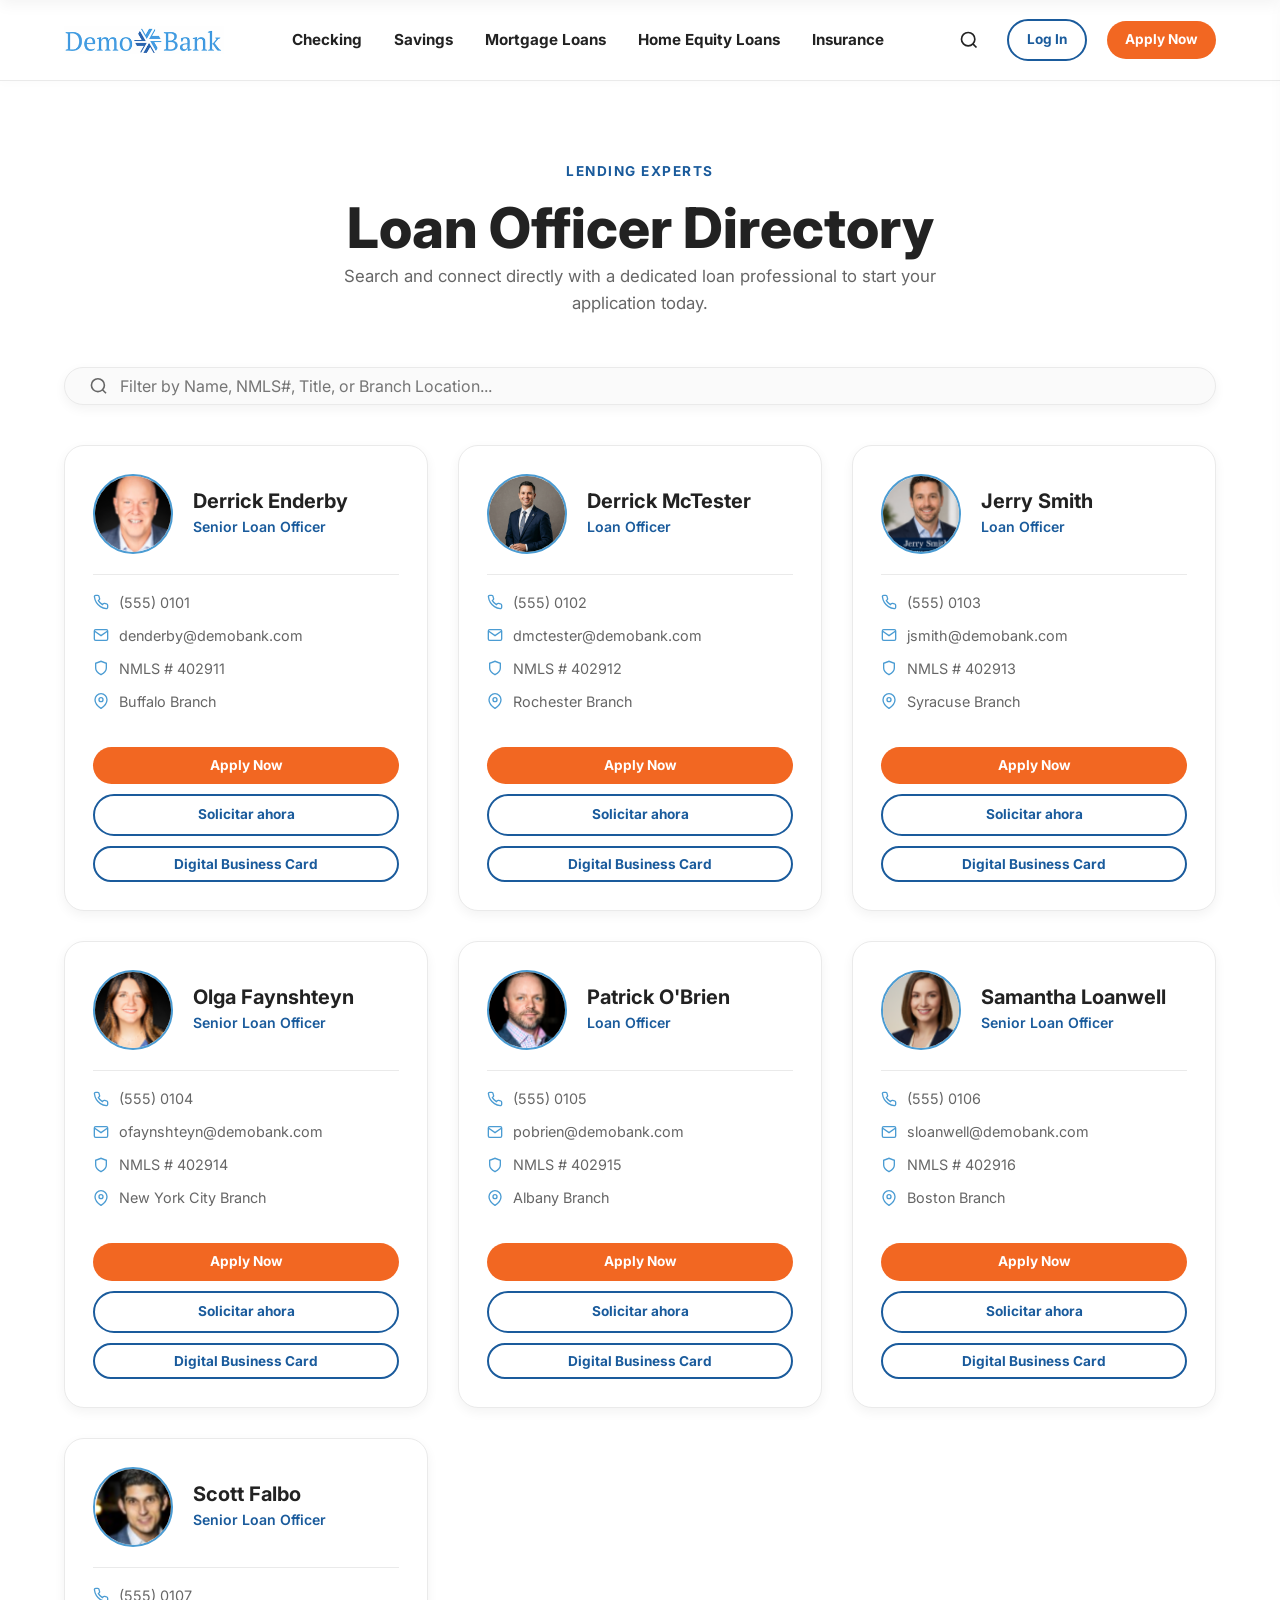
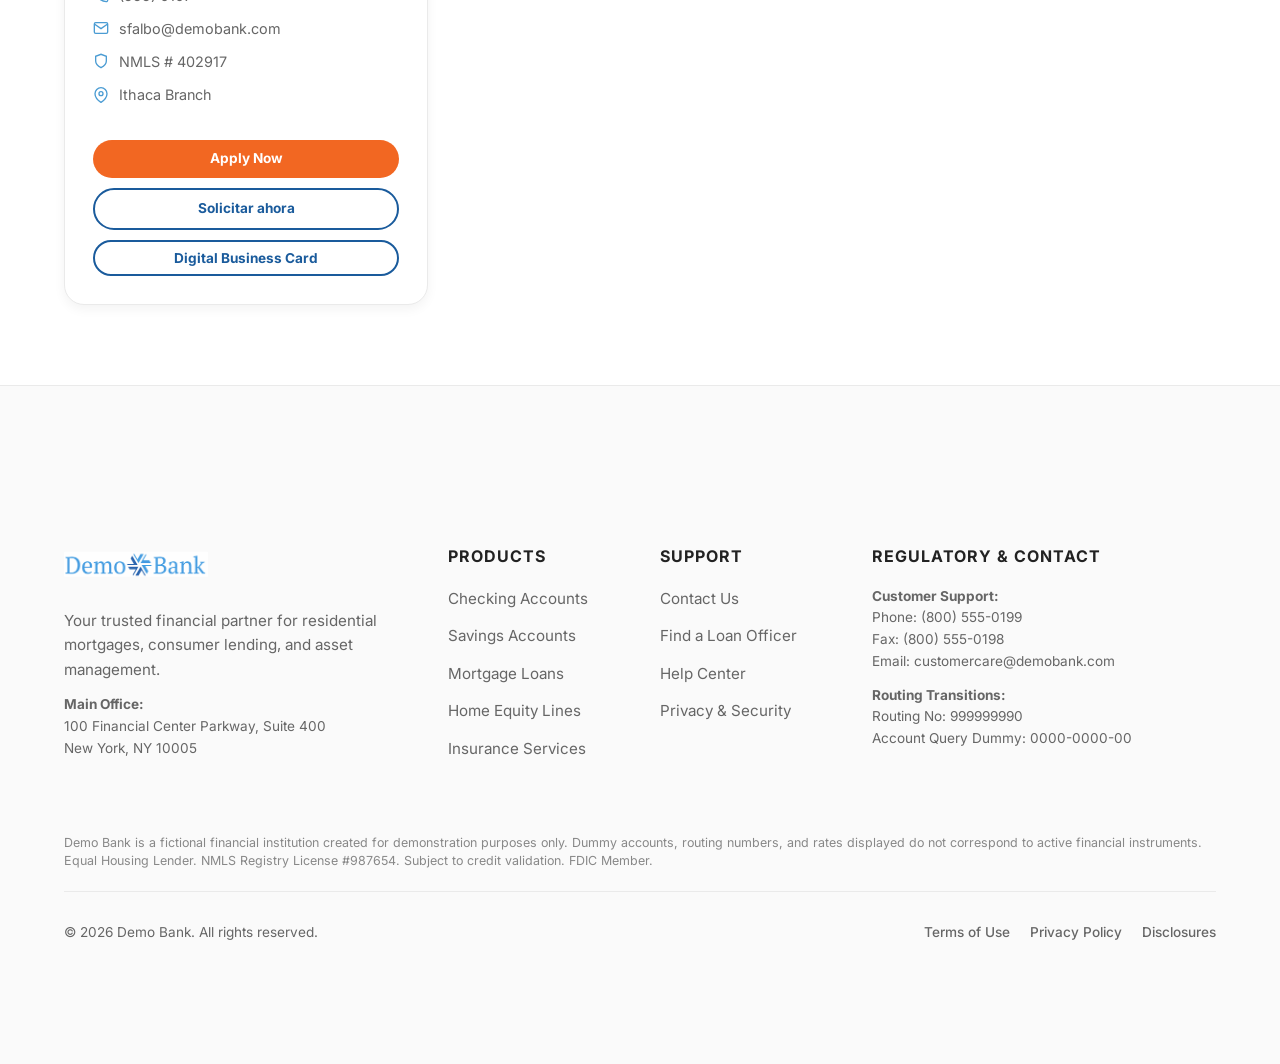
==== directory.html @ a5c83417 "Initial commit of Demo Bank web application" ====
<!DOCTYPE html>
<html lang="en">
<head>
  <meta charset="UTF-8">
  <meta name="viewport" content="width=device-width, initial-scale=1.0">
  <meta name="description" content="Connect with Demo Bank's home lending experts. Filter by name or NMLS number and apply directly with your chosen Loan Officer.">
  <title>Loan Officer Directory | Demo Bank</title>
  <link rel="stylesheet" href="style.css">
</head>
<body>

  <!-- Sticky Header -->
  <header>
    <div class="nav-container">
      <a href="index.html" class="logo-link" id="header-logo-link">
        <img src="logo.png" alt="Demo Bank Logo" class="logo-img">
      </a>
      
      <nav aria-label="Main Navigation">
        <ul class="nav-menu">
          <li><a href="#" class="nav-link">Checking</a></li>
          <li><a href="#" class="nav-link">Savings</a></li>
          <li><a href="mortgage.html" class="nav-link">Mortgage Loans</a></li>
          <li><a href="equity.html" class="nav-link">Home Equity Loans</a></li>
          <li><a href="#" class="nav-link">Insurance</a></li>
        </ul>
      </nav>

      <div class="nav-actions">
        <button class="search-btn" aria-label="Search" id="nav-search-trigger">
          <svg width="20" height="20" fill="none" stroke="currentColor" stroke-width="2" viewBox="0 0 24 24">
            <circle cx="11" cy="11" r="8"></circle>
            <line x1="21" y1="21" x2="16.65" y2="16.65"></line>
          </svg>
        </button>
        <a href="#" class="btn btn-secondary btn-sm" id="btn-login-header">Log In</a>
        <a href="https://dev.lenderlogix.com/apply-now/DemoBank&application=STANDARD" class="btn btn-primary btn-sm" id="btn-apply-header">Apply Now</a>
      </div>

      <button class="menu-toggle" aria-label="Open Navigation Menu" id="mobile-menu-trigger">
        <svg width="28" height="28" fill="none" stroke="currentColor" stroke-width="2" viewBox="0 0 24 24">
          <line x1="4" y1="6" x2="20" y2="6"></line>
          <line x1="4" y1="12" x2="20" y2="12"></line>
          <line x1="4" y1="18" x2="20" y2="18"></line>
        </svg>
      </button>
    </div>
  </header>

  <!-- Mobile Drawer Menu -->
  <div class="mobile-nav-drawer" id="mobile-drawer">
    <button class="mobile-nav-close" aria-label="Close Navigation Menu" id="mobile-menu-close">
      <svg width="24" height="24" fill="none" stroke="currentColor" stroke-width="2" viewBox="0 0 24 24">
        <line x1="18" y1="6" x2="6" y2="18"></line>
        <line x1="6" y1="6" x2="18" y2="18"></line>
      </svg>
    </button>
    <ul class="mobile-menu">
      <li><a href="#" class="mobile-nav-link">Checking</a></li>
      <li><a href="#" class="mobile-nav-link">Savings</a></li>
      <li><a href="mortgage.html" class="mobile-nav-link">Mortgage Loans</a></li>
      <li><a href="equity.html" class="mobile-nav-link">Home Equity Loans</a></li>
      <li><a href="#" class="mobile-nav-link">Insurance</a></li>
    </ul>
    <div class="mobile-actions">
      <a href="#" class="btn btn-secondary" style="width: 100%;">Log In</a>
      <a href="https://dev.lenderlogix.com/apply-now/DemoBank&application=STANDARD" class="btn btn-primary" style="width: 100%;">Apply Now</a>
    </div>
  </div>

  <!-- Search Overlay Modal -->
  <div class="search-modal" id="search-overlay">
    <div class="search-modal-container">
      <svg width="24" height="24" fill="none" stroke="currentColor" stroke-width="2" viewBox="0 0 24 24" style="color: var(--text-secondary)">
        <circle cx="11" cy="11" r="8"></circle>
        <line x1="21" y1="21" x2="16.65" y2="16.65"></line>
      </svg>
      <input type="text" placeholder="Search Demo Bank services..." class="search-input" aria-label="Search Input" id="search-input-field">
      <button class="search-close-btn" aria-label="Close Search" id="search-close-trigger">
        <svg width="24" height="24" fill="none" stroke="currentColor" stroke-width="2" viewBox="0 0 24 24">
          <line x1="18" y1="6" x2="6" y2="18"></line>
          <line x1="6" y1="6" x2="18" y2="18"></line>
        </svg>
      </button>
    </div>
  </div>

  <div class="backdrop" id="backdrop-overlay"></div>

  <!-- Directory Main Section -->
  <main class="container">
    <div class="text-center" style="margin-bottom: 50px;">
      <span class="section-tag">LENDING EXPERTS</span>
      <h1>Loan Officer Directory</h1>
      <p style="max-width: 600px; margin: 0 auto;">Search and connect directly with a dedicated loan professional to start your application today.</p>
    </div>

    <!-- Filter/Search Bar -->
    <div class="filter-bar">
      <div class="filter-input-wrap">
        <svg width="20" height="20" fill="none" stroke="currentColor" stroke-width="2" viewBox="0 0 24 24">
          <circle cx="11" cy="11" r="8"></circle>
          <line x1="21" y1="21" x2="16.65" y2="16.65"></line>
        </svg>
        <input type="text" id="lo-search-input" class="filter-input" placeholder="Filter by Name, NMLS#, Title, or Branch Location...">
      </div>
    </div>

    <!-- Loan Officers Cards Grid -->
    <div class="lo-grid" id="lo-grid-container">
      
      <!-- LO 1 -->
      <div class="lo-card" data-name="Derrick Enderby" data-title="Senior Loan Officer" data-nmls="402911" data-location="Buffalo">
        <div class="lo-header">
          <div class="lo-avatar"><img src="avatars/lo_1.png" alt="Derrick Enderby" style="width: 100%; height: 100%; object-fit: cover; position: relative; z-index: 2;"></div>
          <div class="lo-info-header">
            <h3 class="lo-name">Derrick Enderby</h3>
            <span class="lo-title">Senior Loan Officer</span>
          </div>
        </div>
        <ul class="lo-details">
          <li>
            <svg width="16" height="16" fill="none" stroke="currentColor" stroke-width="2" viewBox="0 0 24 24"><path d="M22 16.92v3a2 2 0 0 1-2.18 2 19.79 19.79 0 0 1-8.63-3.07 19.5 19.5 0 0 1-6-6 19.79 19.79 0 0 1-3.07-8.67A2 2 0 0 1 4.11 2h3a2 2 0 0 1 2 1.72 12.84 12.84 0 0 0 .7 2.81 2 2 0 0 1-.45 2.11L8.09 9.91a16 16 0 0 0 6 6l1.27-1.27a2 2 0 0 1 2.11-.45 12.84 12.84 0 0 0 2.81.7A2 2 0 0 1 22 16.92z"/></svg>
            (555) 0101
          </li>
          <li>
            <svg width="16" height="16" fill="none" stroke="currentColor" stroke-width="2" viewBox="0 0 24 24"><path d="M4 4h16c1.1 0 2 .9 2 2v12c0 1.1-.9 2-2 2H4c-1.1 0-2-.9-2-2V6c0-1.1.9-2 2-2z"/><polyline points="22,6 12,13 2,6"/></svg>
            denderby@demobank.com
          </li>
          <li>
            <svg width="16" height="16" fill="none" stroke="currentColor" stroke-width="2" viewBox="0 0 24 24"><path d="M12 22s8-4 8-10V5l-8-3-8 3v7c0 6 8 10 8 10z"/></svg>
            NMLS # 402911
          </li>
          <li>
            <svg width="16" height="16" fill="none" stroke="currentColor" stroke-width="2" viewBox="0 0 24 24"><path d="M21 10c0 7-9 13-9 13s-9-6-9-13a9 9 0 0 1 18 0z"/><circle cx="12" cy="10" r="3"/></svg>
            Buffalo Branch
          </li>
        </ul>
        <div class="lo-actions">
          <a href="https://dev.lenderlogix.com/apply-now/derrick+demo@lenderlogix.com&application=STANDARD" class="btn btn-primary btn-sm">Apply Now</a>
          <a href="https://dev.lenderlogix.com/apply-now/derrick+demo@lenderlogix.com&application=SPANISH" class="btn btn-secondary btn-sm">Solicitar ahora</a>
          <button onclick="openBusinessCard('Derrick Enderby', 'Senior Loan Officer', '(555) 0101', 'denderby@demobank.com', '402911', '[INSERT_LO_CARD_1_HERE]')" class="btn btn-secondary btn-sm">Digital Business Card</button>
        </div>
      </div>

      <!-- LO 2 -->
      <div class="lo-card" data-name="Derrick McTester" data-title="Loan Officer" data-nmls="402912" data-location="Rochester">
        <div class="lo-header">
          <div class="lo-avatar"><img src="avatars/lo_2.png" alt="Derrick McTester" style="width: 100%; height: 100%; object-fit: cover; position: relative; z-index: 2;"></div>
          <div class="lo-info-header">
            <h3 class="lo-name">Derrick McTester</h3>
            <span class="lo-title">Loan Officer</span>
          </div>
        </div>
        <ul class="lo-details">
          <li>
            <svg width="16" height="16" fill="none" stroke="currentColor" stroke-width="2" viewBox="0 0 24 24"><path d="M22 16.92v3a2 2 0 0 1-2.18 2 19.79 19.79 0 0 1-8.63-3.07 19.5 19.5 0 0 1-6-6 19.79 19.79 0 0 1-3.07-8.67A2 2 0 0 1 4.11 2h3a2 2 0 0 1 2 1.72 12.84 12.84 0 0 0 .7 2.81 2 2 0 0 1-.45 2.11L8.09 9.91a16 16 0 0 0 6 6l1.27-1.27a2 2 0 0 1 2.11-.45 12.84 12.84 0 0 0 2.81.7A2 2 0 0 1 22 16.92z"/></svg>
            (555) 0102
          </li>
          <li>
            <svg width="16" height="16" fill="none" stroke="currentColor" stroke-width="2" viewBox="0 0 24 24"><path d="M4 4h16c1.1 0 2 .9 2 2v12c0 1.1-.9 2-2 2H4c-1.1 0-2-.9-2-2V6c0-1.1.9-2 2-2z"/><polyline points="22,6 12,13 2,6"/></svg>
            dmctester@demobank.com
          </li>
          <li>
            <svg width="16" height="16" fill="none" stroke="currentColor" stroke-width="2" viewBox="0 0 24 24"><path d="M12 22s8-4 8-10V5l-8-3-8 3v7c0 6 8 10 8 10z"/></svg>
            NMLS # 402912
          </li>
          <li>
            <svg width="16" height="16" fill="none" stroke="currentColor" stroke-width="2" viewBox="0 0 24 24"><path d="M21 10c0 7-9 13-9 13s-9-6-9-13a9 9 0 0 1 18 0z"/><circle cx="12" cy="10" r="3"/></svg>
            Rochester Branch
          </li>
        </ul>
        <div class="lo-actions">
          <a href="https://dev.lenderlogix.com/apply-now/derrick+33@lenderlogix.com&application=STANDARD" class="btn btn-primary btn-sm">Apply Now</a>
          <a href="https://dev.lenderlogix.com/apply-now/derrick+33@lenderlogix.com&application=SPANISH" class="btn btn-secondary btn-sm">Solicitar ahora</a>
          <button onclick="openBusinessCard('Derrick McTester', 'Loan Officer', '(555) 0102', 'dmctester@demobank.com', '402912', '[INSERT_LO_CARD_2_HERE]')" class="btn btn-secondary btn-sm">Digital Business Card</button>
        </div>
      </div>

      <!-- LO 3 -->
      <div class="lo-card" data-name="Jerry Smith" data-title="Loan Officer" data-nmls="402913" data-location="Syracuse">
        <div class="lo-header">
          <div class="lo-avatar"><img src="avatars/lo_3.png" alt="Jerry Smith" style="width: 100%; height: 100%; object-fit: cover; position: relative; z-index: 2;"></div>
          <div class="lo-info-header">
            <h3 class="lo-name">Jerry Smith</h3>
            <span class="lo-title">Loan Officer</span>
          </div>
        </div>
        <ul class="lo-details">
          <li>
            <svg width="16" height="16" fill="none" stroke="currentColor" stroke-width="2" viewBox="0 0 24 24"><path d="M22 16.92v3a2 2 0 0 1-2.18 2 19.79 19.79 0 0 1-8.63-3.07 19.5 19.5 0 0 1-6-6 19.79 19.79 0 0 1-3.07-8.67A2 2 0 0 1 4.11 2h3a2 2 0 0 1 2 1.72 12.84 12.84 0 0 0 .7 2.81 2 2 0 0 1-.45 2.11L8.09 9.91a16 16 0 0 0 6 6l1.27-1.27a2 2 0 0 1 2.11-.45 12.84 12.84 0 0 0 2.81.7A2 2 0 0 1 22 16.92z"/></svg>
            (555) 0103
          </li>
          <li>
            <svg width="16" height="16" fill="none" stroke="currentColor" stroke-width="2" viewBox="0 0 24 24"><path d="M4 4h16c1.1 0 2 .9 2 2v12c0 1.1-.9 2-2 2H4c-1.1 0-2-.9-2-2V6c0-1.1.9-2 2-2z"/><polyline points="22,6 12,13 2,6"/></svg>
            jsmith@demobank.com
          </li>
          <li>
            <svg width="16" height="16" fill="none" stroke="currentColor" stroke-width="2" viewBox="0 0 24 24"><path d="M12 22s8-4 8-10V5l-8-3-8 3v7c0 6 8 10 8 10z"/></svg>
            NMLS # 402913
          </li>
          <li>
            <svg width="16" height="16" fill="none" stroke="currentColor" stroke-width="2" viewBox="0 0 24 24"><path d="M21 10c0 7-9 13-9 13s-9-6-9-13a9 9 0 0 1 18 0z"/><circle cx="12" cy="10" r="3"/></svg>
            Syracuse Branch
          </li>
        </ul>
        <div class="lo-actions">
          <a href="https://dev.lenderlogix.com/apply-now/scott+jerry@lenderlogix.com&application=STANDARD" class="btn btn-primary btn-sm">Apply Now</a>
          <a href="https://dev.lenderlogix.com/apply-now/scott+jerry@lenderlogix.com&application=SPANISH" class="btn btn-secondary btn-sm">Solicitar ahora</a>
          <button onclick="openBusinessCard('Jerry Smith', 'Loan Officer', '(555) 0103', 'jsmith@demobank.com', '402913', '[INSERT_LO_CARD_3_HERE]')" class="btn btn-secondary btn-sm">Digital Business Card</button>
        </div>
      </div>

      <!-- LO 4 -->
      <div class="lo-card" data-name="Olga Faynshteyn" data-title="Senior Loan Officer" data-nmls="402914" data-location="New York City">
        <div class="lo-header">
          <div class="lo-avatar"><img src="avatars/lo_4.png" alt="Olga Faynshteyn" style="width: 100%; height: 100%; object-fit: cover; position: relative; z-index: 2;"></div>
          <div class="lo-info-header">
            <h3 class="lo-name">Olga Faynshteyn</h3>
            <span class="lo-title">Senior Loan Officer</span>
          </div>
        </div>
        <ul class="lo-details">
          <li>
            <svg width="16" height="16" fill="none" stroke="currentColor" stroke-width="2" viewBox="0 0 24 24"><path d="M22 16.92v3a2 2 0 0 1-2.18 2 19.79 19.79 0 0 1-8.63-3.07 19.5 19.5 0 0 1-6-6 19.79 19.79 0 0 1-3.07-8.67A2 2 0 0 1 4.11 2h3a2 2 0 0 1 2 1.72 12.84 12.84 0 0 0 .7 2.81 2 2 0 0 1-.45 2.11L8.09 9.91a16 16 0 0 0 6 6l1.27-1.27a2 2 0 0 1 2.11-.45 12.84 12.84 0 0 0 2.81.7A2 2 0 0 1 22 16.92z"/></svg>
            (555) 0104
          </li>
          <li>
            <svg width="16" height="16" fill="none" stroke="currentColor" stroke-width="2" viewBox="0 0 24 24"><path d="M4 4h16c1.1 0 2 .9 2 2v12c0 1.1-.9 2-2 2H4c-1.1 0-2-.9-2-2V6c0-1.1.9-2 2-2z"/><polyline points="22,6 12,13 2,6"/></svg>
            ofaynshteyn@demobank.com
          </li>
          <li>
            <svg width="16" height="16" fill="none" stroke="currentColor" stroke-width="2" viewBox="0 0 24 24"><path d="M12 22s8-4 8-10V5l-8-3-8 3v7c0 6 8 10 8 10z"/></svg>
            NMLS # 402914
          </li>
          <li>
            <svg width="16" height="16" fill="none" stroke="currentColor" stroke-width="2" viewBox="0 0 24 24"><path d="M21 10c0 7-9 13-9 13s-9-6-9-13a9 9 0 0 1 18 0z"/><circle cx="12" cy="10" r="3"/></svg>
            New York City Branch
          </li>
        </ul>
        <div class="lo-actions">
          <a href="https://dev.lenderlogix.com/apply-now/olga+demo@lenderlogix.com&application=STANDARD" class="btn btn-primary btn-sm">Apply Now</a>
          <a href="https://dev.lenderlogix.com/apply-now/olga+demo@lenderlogix.com&application=SPANISH" class="btn btn-secondary btn-sm">Solicitar ahora</a>
          <button onclick="openBusinessCard('Olga Faynshteyn', 'Senior Loan Officer', '(555) 0104', 'ofaynshteyn@demobank.com', '402914', '[INSERT_LO_CARD_4_HERE]')" class="btn btn-secondary btn-sm">Digital Business Card</button>
        </div>
      </div>

      <!-- LO 5 -->
      <div class="lo-card" data-name="Patrick O'Brien" data-title="Loan Officer" data-nmls="402915" data-location="Albany">
        <div class="lo-header">
          <div class="lo-avatar"><img src="avatars/lo_5.png" alt="Patrick O'Brien" style="width: 100%; height: 100%; object-fit: cover; position: relative; z-index: 2;"></div>
          <div class="lo-info-header">
            <h3 class="lo-name">Patrick O'Brien</h3>
            <span class="lo-title">Loan Officer</span>
          </div>
        </div>
        <ul class="lo-details">
          <li>
            <svg width="16" height="16" fill="none" stroke="currentColor" stroke-width="2" viewBox="0 0 24 24"><path d="M22 16.92v3a2 2 0 0 1-2.18 2 19.79 19.79 0 0 1-8.63-3.07 19.5 19.5 0 0 1-6-6 19.79 19.79 0 0 1-3.07-8.67A2 2 0 0 1 4.11 2h3a2 2 0 0 1 2 1.72 12.84 12.84 0 0 0 .7 2.81 2 2 0 0 1-.45 2.11L8.09 9.91a16 16 0 0 0 6 6l1.27-1.27a2 2 0 0 1 2.11-.45 12.84 12.84 0 0 0 2.81.7A2 2 0 0 1 22 16.92z"/></svg>
            (555) 0105
          </li>
          <li>
            <svg width="16" height="16" fill="none" stroke="currentColor" stroke-width="2" viewBox="0 0 24 24"><path d="M4 4h16c1.1 0 2 .9 2 2v12c0 1.1-.9 2-2 2H4c-1.1 0-2-.9-2-2V6c0-1.1.9-2 2-2z"/><polyline points="22,6 12,13 2,6"/></svg>
            pobrien@demobank.com
          </li>
          <li>
            <svg width="16" height="16" fill="none" stroke="currentColor" stroke-width="2" viewBox="0 0 24 24"><path d="M12 22s8-4 8-10V5l-8-3-8 3v7c0 6 8 10 8 10z"/></svg>
            NMLS # 402915
          </li>
          <li>
            <svg width="16" height="16" fill="none" stroke="currentColor" stroke-width="2" viewBox="0 0 24 24"><path d="M21 10c0 7-9 13-9 13s-9-6-9-13a9 9 0 0 1 18 0z"/><circle cx="12" cy="10" r="3"/></svg>
            Albany Branch
          </li>
        </ul>
        <div class="lo-actions">
          <a href="https://dev.lenderlogix.com/apply-now/patrick+demo@lenderlogix.com&application=STANDARD" class="btn btn-primary btn-sm">Apply Now</a>
          <a href="https://dev.lenderlogix.com/apply-now/patrick+demo@lenderlogix.com&application=SPANISH" class="btn btn-secondary btn-sm">Solicitar ahora</a>
          <button onclick="openBusinessCard('Patrick O\'Brien', 'Loan Officer', '(555) 0105', 'pobrien@demobank.com', '402915', '[INSERT_LO_CARD_5_HERE]')" class="btn btn-secondary btn-sm">Digital Business Card</button>
        </div>
      </div>

      <!-- LO 6 -->
      <div class="lo-card" data-name="Samantha Loanwell" data-title="Senior Loan Officer" data-nmls="402916" data-location="Boston">
        <div class="lo-header">
          <div class="lo-avatar"><img src="avatars/lo_6.png" alt="Samantha Loanwell" style="width: 100%; height: 100%; object-fit: cover; position: relative; z-index: 2;"></div>
          <div class="lo-info-header">
            <h3 class="lo-name">Samantha Loanwell</h3>
            <span class="lo-title">Senior Loan Officer</span>
          </div>
        </div>
        <ul class="lo-details">
          <li>
            <svg width="16" height="16" fill="none" stroke="currentColor" stroke-width="2" viewBox="0 0 24 24"><path d="M22 16.92v3a2 2 0 0 1-2.18 2 19.79 19.79 0 0 1-8.63-3.07 19.5 19.5 0 0 1-6-6 19.79 19.79 0 0 1-3.07-8.67A2 2 0 0 1 4.11 2h3a2 2 0 0 1 2 1.72 12.84 12.84 0 0 0 .7 2.81 2 2 0 0 1-.45 2.11L8.09 9.91a16 16 0 0 0 6 6l1.27-1.27a2 2 0 0 1 2.11-.45 12.84 12.84 0 0 0 2.81.7A2 2 0 0 1 22 16.92z"/></svg>
            (555) 0106
          </li>
          <li>
            <svg width="16" height="16" fill="none" stroke="currentColor" stroke-width="2" viewBox="0 0 24 24"><path d="M4 4h16c1.1 0 2 .9 2 2v12c0 1.1-.9 2-2 2H4c-1.1 0-2-.9-2-2V6c0-1.1.9-2 2-2z"/><polyline points="22,6 12,13 2,6"/></svg>
            sloanwell@demobank.com
          </li>
          <li>
            <svg width="16" height="16" fill="none" stroke="currentColor" stroke-width="2" viewBox="0 0 24 24"><path d="M12 22s8-4 8-10V5l-8-3-8 3v7c0 6 8 10 8 10z"/></svg>
            NMLS # 402916
          </li>
          <li>
            <svg width="16" height="16" fill="none" stroke="currentColor" stroke-width="2" viewBox="0 0 24 24"><path d="M21 10c0 7-9 13-9 13s-9-6-9-13a9 9 0 0 1 18 0z"/><circle cx="12" cy="10" r="3"/></svg>
            Boston Branch
          </li>
        </ul>
        <div class="lo-actions">
          <a href="https://dev.lenderlogix.com/apply-now/engineering+demobank@lenderlogix.com&application=STANDARD" class="btn btn-primary btn-sm">Apply Now</a>
          <a href="https://dev.lenderlogix.com/apply-now/engineering+demobank@lenderlogix.com&application=SPANISH" class="btn btn-secondary btn-sm">Solicitar ahora</a>
          <button onclick="openBusinessCard('Samantha Loanwell', 'Senior Loan Officer', '(555) 0106', 'sloanwell@demobank.com', '402916', '[INSERT_LO_CARD_6_HERE]')" class="btn btn-secondary btn-sm">Digital Business Card</button>
        </div>
      </div>

      <!-- LO 7 -->
      <div class="lo-card" data-name="Scott Falbo" data-title="Senior Loan Officer" data-nmls="402917" data-location="Ithaca">
        <div class="lo-header">
          <div class="lo-avatar"><img src="avatars/lo_7.png" alt="Scott Falbo" style="width: 100%; height: 100%; object-fit: cover; position: relative; z-index: 2;"></div>
          <div class="lo-info-header">
            <h3 class="lo-name">Scott Falbo</h3>
            <span class="lo-title">Senior Loan Officer</span>
          </div>
        </div>
        <ul class="lo-details">
          <li>
            <svg width="16" height="16" fill="none" stroke="currentColor" stroke-width="2" viewBox="0 0 24 24"><path d="M22 16.92v3a2 2 0 0 1-2.18 2 19.79 19.79 0 0 1-8.63-3.07 19.5 19.5 0 0 1-6-6 19.79 19.79 0 0 1-3.07-8.67A2 2 0 0 1 4.11 2h3a2 2 0 0 1 2 1.72 12.84 12.84 0 0 0 .7 2.81 2 2 0 0 1-.45 2.11L8.09 9.91a16 16 0 0 0 6 6l1.27-1.27a2 2 0 0 1 2.11-.45 12.84 12.84 0 0 0 2.81.7A2 2 0 0 1 22 16.92z"/></svg>
            (555) 0107
          </li>
          <li>
            <svg width="16" height="16" fill="none" stroke="currentColor" stroke-width="2" viewBox="0 0 24 24"><path d="M4 4h16c1.1 0 2 .9 2 2v12c0 1.1-.9 2-2 2H4c-1.1 0-2-.9-2-2V6c0-1.1.9-2 2-2z"/><polyline points="22,6 12,13 2,6"/></svg>
            sfalbo@demobank.com
          </li>
          <li>
            <svg width="16" height="16" fill="none" stroke="currentColor" stroke-width="2" viewBox="0 0 24 24"><path d="M12 22s8-4 8-10V5l-8-3-8 3v7c0 6 8 10 8 10z"/></svg>
            NMLS # 402917
          </li>
          <li>
            <svg width="16" height="16" fill="none" stroke="currentColor" stroke-width="2" viewBox="0 0 24 24"><path d="M21 10c0 7-9 13-9 13s-9-6-9-13a9 9 0 0 1 18 0z"/><circle cx="12" cy="10" r="3"/></svg>
            Ithaca Branch
          </li>
        </ul>
        <div class="lo-actions">
          <a href="https://dev.lenderlogix.com/apply-now/scott+demo@lenderlogix.com&application=STANDARD" class="btn btn-primary btn-sm">Apply Now</a>
          <a href="https://dev.lenderlogix.com/apply-now/scott+demo@lenderlogix.com&application=SPANISH" class="btn btn-secondary btn-sm">Solicitar ahora</a>
          <button onclick="openBusinessCard('Scott Falbo', 'Senior Loan Officer', '(555) 0107', 'sfalbo@demobank.com', '402917', '[INSERT_LO_CARD_7_HERE]')" class="btn btn-secondary btn-sm">Digital Business Card</button>
        </div>
      </div>

    </div>
  </main>

  <!-- Digital Business Card Interactive Modal -->
  <div class="modal" id="business-card-modal">
    <div class="modal-header">
      <h3 style="margin: 0; font-size: 1.15rem; color: var(--primary-dark-blue);">Digital Business Card</h3>
      <button class="modal-close" aria-label="Close Business Card Modal">
        <svg width="20" height="20" fill="none" stroke="currentColor" stroke-width="2" viewBox="0 0 24 24">
          <line x1="18" y1="6" x2="6" y2="18"></line>
          <line x1="6" y1="6" x2="18" y2="18"></line>
        </svg>
      </button>
    </div>
    <div class="modal-body">
      <!-- Fictional Credit Card style representation -->
      <div class="card-mockup">
        <div style="display: flex; justify-content: space-between; align-items: flex-start; margin-bottom: 24px;">
          <img src="logo.png" alt="Demo Bank Brand" class="card-logo">
          <span style="font-size: 0.75rem; text-transform: uppercase; font-weight: 700; background-color: rgba(255,255,255,0.15); padding: 4px 10px; border-radius: 4px; letter-spacing: 1px;">Home Lending</span>
        </div>
        <div class="card-lo-name">Sarah Jenkins</div>
        <div class="card-lo-title">Senior Loan Officer</div>
        
        <div class="card-lo-meta" style="margin-top: 20px;">
          <p><strong>Phone:</strong> <span class="card-phone-txt">(555) 0120</span></p>
          <p><strong>Email:</strong> <span class="card-email-txt">sjenkins@demobank.com</span></p>
          <p class="card-nmls-txt" style="font-size: 0.75rem; opacity: 0.7; margin-top: 8px;">NMLS # 402941</p>
        </div>
      </div>

      <div class="qr-section">
        <div class="qr-box">
          <div class="qr-placeholder"></div>
        </div>
        <span class="qr-caption">Scan QR Code to save contact details</span>
        <a href="#" class="btn btn-primary card-action-btn" style="width: 100%; margin-top: 15px;">View Digital Profile</a>
      </div>
    </div>
  </div>

  <!-- Footer -->
  <footer>
    <div class="container">
      <div class="footer-grid">
        <div class="footer-col">
          <img src="logo.png" alt="Demo Bank Footer Logo" class="footer-logo">
          <p>Your trusted financial partner for residential mortgages, consumer lending, and asset management.</p>
          <p style="font-size: 0.85rem;"><strong>Main Office:</strong><br>100 Financial Center Parkway, Suite 400<br>New York, NY 10005</p>
        </div>
        <div class="footer-col">
          <h4>Products</h4>
          <ul class="footer-links">
            <li><a href="#">Checking Accounts</a></li>
            <li><a href="#">Savings Accounts</a></li>
            <li><a href="mortgage.html">Mortgage Loans</a></li>
            <li><a href="equity.html">Home Equity Lines</a></li>
            <li><a href="#">Insurance Services</a></li>
          </ul>
        </div>
        <div class="footer-col">
          <h4>Support</h4>
          <ul class="footer-links">
            <li><a href="#">Contact Us</a></li>
            <li><a href="directory.html">Find a Loan Officer</a></li>
            <li><a href="#">Help Center</a></li>
            <li><a href="#">Privacy & Security</a></li>
          </ul>
        </div>
        <div class="footer-col">
          <h4>Regulatory & Contact</h4>
          <p style="font-size: 0.85rem;"><strong>Customer Support:</strong><br>Phone: (800) 555-0199<br>Fax: (800) 555-0198<br>Email: customercare@demobank.com</p>
          <p style="font-size: 0.85rem;"><strong>Routing Transitions:</strong><br>Routing No: 999999990<br>Account Query Dummy: 0000-0000-00</p>
        </div>
      </div>

      <div class="footer-disclaimers">
        Demo Bank is a fictional financial institution created for demonstration purposes only. Dummy accounts, routing numbers, and rates displayed do not correspond to active financial instruments. Equal Housing Lender. NMLS Registry License #987654. Subject to credit validation. FDIC Member.
      </div>

      <div class="footer-bottom">
        <div class="footer-copyright">
          &copy; 2026 Demo Bank. All rights reserved.
        </div>
        <div class="footer-bottom-links">
          <a href="#">Terms of Use</a>
          <a href="#">Privacy Policy</a>
          <a href="#">Disclosures</a>
        </div>
      </div>
    </div>
  </footer>

  <script src="app.js"></script>
</body>
</html>
---- style.css ----
@import url('https://fonts.googleapis.com/css2?family=Inter:wght@400;500;700;800&display=swap');

:root {
  --primary-light-blue: #4B9CD3;
  --primary-dark-blue: #1A5B9C;
  --bg-white: #FFFFFF;
  --surface-off-white: #FAFAFA;
  --text-primary: #222222;
  --text-secondary: #666666;
  --action-orange: #F26722;
  --action-orange-hover: #D85618;
  --primary-dark-hover: #14487D;
  --border-light: #EAEAEA;
  --font-sans: 'Inter', -apple-system, BlinkMacSystemFont, "Segoe UI", Roboto, sans-serif;
  --radius-card: 20px;
  --radius-callout: 12px;
  --radius-pill: 50px;
  --shadow-soft: 0 4px 12px rgba(0, 0, 0, 0.05);
  --shadow-hover: 0 12px 30px rgba(0, 0, 0, 0.08);
  --transition-fast: all 0.2s ease-in-out;
  --transition-medium: all 0.3s cubic-bezier(0.4, 0, 0.2, 1);
  --container-width: 1200px;
}

/* Base resets & typography */
*, *::before, *::after {
  box-sizing: border-box;
  margin: 0;
  padding: 0;
}

body {
  font-family: var(--font-sans);
  background-color: var(--bg-white);
  color: var(--text-primary);
  line-height: 1.6;
  font-size: 16px;
  overflow-x: hidden;
  -webkit-font-smoothing: antialiased;
}

h1, h2, h3, h4 {
  color: var(--text-primary);
  font-weight: 700;
  line-height: 1.25;
}

h1 {
  font-size: clamp(2.2rem, 5vw, 3.5rem);
  font-weight: 800;
}

h2 {
  font-size: clamp(1.8rem, 4vw, 2.5rem);
  margin-bottom: 1rem;
}

h3 {
  font-size: 1.5rem;
  margin-bottom: 0.75rem;
}

p {
  color: var(--text-secondary);
  font-size: 1.05rem;
  margin-bottom: 1.5rem;
}

a {
  color: var(--primary-dark-blue);
  text-decoration: none;
  font-weight: 500;
  transition: var(--transition-fast);
}

a:hover {
  color: var(--primary-light-blue);
}

/* Typography Utility */
.microcopy {
  font-size: 0.85rem;
  font-weight: 700;
  color: var(--primary-dark-blue);
  text-transform: uppercase;
  letter-spacing: 0.05em;
  margin-bottom: 0.75rem;
  display: inline-block;
}

/* Layout Utilities */
.container {
  width: 90%;
  max-width: var(--container-width);
  margin: 0 auto;
  padding: 80px 0;
}

.split-layout {
  display: grid;
  grid-template-columns: 1fr 1fr;
  gap: 60px;
  align-items: center;
}

@media (max-width: 968px) {
  .split-layout {
    grid-template-columns: 1fr;
    gap: 40px;
    text-align: center;
  }
}

.text-center {
  text-align: center;
}

.section-tag {
  color: var(--primary-dark-blue);
  text-transform: uppercase;
  font-size: 0.85rem;
  font-weight: 700;
  letter-spacing: 1.5px;
  display: block;
  margin-bottom: 10px;
}

/* Sticky Navigation Header */
header {
  position: sticky;
  top: 0;
  left: 0;
  width: 100%;
  background-color: rgba(255, 255, 255, 0.95);
  backdrop-filter: blur(10px);
  border-bottom: 1px solid var(--border-light);
  z-index: 1000;
  box-shadow: 0 2px 10px rgba(0,0,0,0.02);
}

.nav-container {
  width: 90%;
  max-width: var(--container-width);
  margin: 0 auto;
  height: 80px;
  display: flex;
  align-items: center;
  justify-content: space-between;
}

.logo-link {
  display: flex;
  align-items: center;
  height: 100%;
}

.logo-img {
  height: 40px;
  width: auto;
  display: block;
}

/* Nav links in center */
.nav-menu {
  display: flex;
  list-style: none;
  gap: 32px;
}

.nav-link {
  font-weight: 700;
  color: var(--text-primary);
  font-size: 0.95rem;
  transition: var(--transition-fast);
  position: relative;
  padding: 8px 0;
}

.nav-link:hover, .nav-link.active {
  color: var(--primary-dark-blue);
}

.nav-link.active::after {
  content: '';
  position: absolute;
  bottom: 0;
  left: 0;
  width: 100%;
  height: 3px;
  background-color: var(--primary-light-blue);
  border-radius: 2px;
}

/* Header Utilities */
.nav-actions {
  display: flex;
  align-items: center;
  gap: 20px;
}

.search-btn {
  background: none;
  border: none;
  cursor: pointer;
  color: var(--text-primary);
  display: flex;
  align-items: center;
  justify-content: center;
  padding: 8px;
  border-radius: 50%;
  transition: var(--transition-fast);
}

.search-btn:hover {
  background-color: var(--surface-off-white);
  color: var(--primary-dark-blue);
}

/* Buttons */
.btn {
  display: inline-flex;
  align-items: center;
  justify-content: center;
  font-family: var(--font-sans);
  font-weight: 700;
  font-size: 0.95rem;
  padding: 12px 28px;
  border-radius: var(--radius-pill);
  transition: var(--transition-medium);
  cursor: pointer;
  text-align: center;
  border: none;
}

.btn-primary {
  background-color: var(--action-orange);
  color: var(--bg-white);
}

.btn-primary:hover {
  background-color: var(--action-orange-hover);
  color: var(--bg-white);
  transform: translateY(-2px);
  box-shadow: 0 4px 12px rgba(242, 103, 34, 0.2);
}

.btn-secondary {
  background-color: transparent;
  color: var(--primary-dark-blue);
  border: 2px solid var(--primary-dark-blue);
}

.btn-secondary:hover {
  background-color: var(--primary-dark-blue);
  color: var(--bg-white);
  transform: translateY(-2px);
}

.btn-orange-outline {
  background-color: transparent;
  color: var(--action-orange);
  border: 2px solid var(--action-orange);
}

.btn-orange-outline:hover {
  background-color: var(--action-orange);
  color: var(--bg-white);
  transform: translateY(-2px);
  box-shadow: 0 4px 12px rgba(242, 103, 34, 0.2);
}

.btn-sm {
  padding: 8px 18px;
  font-size: 0.85rem;
}

.btn:active {
  transform: translateY(0);
}

/* Hero Section */
.hero {
  background-color: var(--bg-white);
  overflow: hidden;
}

.hero-content {
  max-width: 550px;
}

.hero-title {
  margin-bottom: 20px;
}

.hero-subtitle {
  font-size: 1.2rem;
  color: var(--text-secondary);
  margin-bottom: 30px;
}

.hero-image-container {
  display: flex;
  justify-content: center;
  align-items: center;
  position: relative;
}

.hero-img-graphic {
  width: 100%;
  max-width: 500px;
  height: auto;
  border-radius: var(--radius-card);
  box-shadow: var(--shadow-soft);
  transform: rotate(1deg);
  transition: var(--transition-medium);
}

.hero-image-container:hover .hero-img-graphic {
  transform: rotate(0deg) scale(1.02);
}

/* Decorative background circle behind image */
.hero-image-container::before {
  content: '';
  position: absolute;
  width: 400px;
  height: 400px;
  background: radial-gradient(circle, rgba(75,156,211,0.1) 0%, rgba(26,91,156,0.02) 100%);
  border-radius: 50%;
  z-index: -1;
  top: 50%;
  left: 50%;
  transform: translate(-50%, -50%);
}

/* Section styling variations */
.section-alternate {
  background-color: var(--surface-off-white);
  border-top: 1px solid var(--border-light);
  border-bottom: 1px solid var(--border-light);
}

/* Find My Loan Interactive Widget Section */
.loan-lookup-card {
  background-color: var(--bg-white);
  border-radius: var(--radius-card);
  padding: 40px;
  box-shadow: var(--shadow-soft);
  border: 1px solid var(--border-light);
  max-width: 650px;
  margin: 0 auto;
}

.form-group {
  display: flex;
  gap: 12px;
  margin-top: 20px;
}

@media (max-width: 600px) {
  .form-group {
    flex-direction: column;
  }
}

.form-input {
  flex-grow: 1;
  padding: 16px 20px;
  border-radius: var(--radius-pill);
  border: 2px solid var(--border-light);
  font-family: var(--font-sans);
  font-size: 1rem;
  outline: none;
  transition: var(--transition-fast);
}

.form-input:focus {
  border-color: var(--primary-light-blue);
  box-shadow: 0 0 0 4px rgba(75, 156, 211, 0.15);
}

/* Simulated Result Area */
.lookup-result {
  margin-top: 24px;
  padding: 20px;
  border-radius: var(--radius-callout);
  background-color: var(--surface-off-white);
  display: none;
  animation: fadeIn 0.4s ease-out forwards;
}

.lookup-loading {
  display: none;
  align-items: center;
  justify-content: center;
  gap: 12px;
  margin-top: 24px;
}

.spinner {
  width: 24px;
  height: 24px;
  border: 3px solid rgba(75, 156, 211, 0.2);
  border-top: 3px solid var(--primary-light-blue);
  border-radius: 50%;
  animation: spin 0.8s linear infinite;
}

/* Special Offers & Cards Grid */
.cards-grid {
  display: grid;
  grid-template-columns: repeat(2, 1fr);
  gap: 32px;
  margin-top: 40px;
}

@media (max-width: 768px) {
  .cards-grid {
    grid-template-columns: 1fr;
  }
}

.specialty-card {
  background-color: var(--bg-white);
  border-radius: var(--radius-card);
  padding: 40px;
  border: 1px solid var(--border-light);
  box-shadow: var(--shadow-soft);
  transition: var(--transition-medium);
  display: flex;
  flex-direction: column;
  justify-content: space-between;
}

.specialty-card:hover {
  transform: translateY(-5px);
  box-shadow: var(--shadow-hover);
}

/* Special Offer Callouts (Tinted Callouts) */
.offer-callout {
  background-color: var(--surface-off-white);
  border-radius: var(--radius-callout);
  padding: 24px;
  position: relative;
  margin-top: 30px;
  border: 1px dashed var(--primary-light-blue);
}

.offer-badge {
  position: absolute;
  top: -12px;
  left: 20px;
  background-color: var(--primary-dark-blue);
  color: var(--bg-white);
  font-size: 0.75rem;
  font-weight: 700;
  padding: 4px 12px;
  border-radius: 4px;
}

/* Loan Officer Grid & Filter */
.filter-bar {
  background-color: var(--surface-off-white);
  border-radius: var(--radius-pill);
  padding: 8px 16px 8px 24px;
  display: flex;
  align-items: center;
  justify-content: space-between;
  border: 1px solid var(--border-light);
  margin-bottom: 40px;
  box-shadow: var(--shadow-soft);
}

.filter-input-wrap {
  display: flex;
  align-items: center;
  gap: 12px;
  flex-grow: 1;
}

.filter-input-wrap svg {
  color: var(--text-secondary);
}

.filter-input {
  border: none;
  background: none;
  font-family: var(--font-sans);
  font-size: 1rem;
  width: 100%;
  outline: none;
}

.lo-grid {
  display: grid;
  grid-template-columns: repeat(3, 1fr);
  gap: 30px;
}

@media (max-width: 1024px) {
  .lo-grid {
    grid-template-columns: repeat(2, 1fr);
  }
}

@media (max-width: 680px) {
  .lo-grid {
    grid-template-columns: 1fr;
  }
}

.lo-card {
  background-color: var(--bg-white);
  border-radius: var(--radius-card);
  border: 1px solid var(--border-light);
  padding: 28px;
  box-shadow: var(--shadow-soft);
  transition: var(--transition-medium);
  display: flex;
  flex-direction: column;
}

.lo-card:hover {
  transform: translateY(-5px);
  box-shadow: var(--shadow-hover);
}

.lo-header {
  display: flex;
  gap: 20px;
  margin-bottom: 20px;
}

.lo-avatar {
  width: 80px;
  height: 80px;
  border-radius: 50%;
  background-color: var(--surface-off-white);
  display: flex;
  align-items: center;
  justify-content: center;
  color: var(--primary-light-blue);
  font-weight: 700;
  font-size: 1.5rem;
  border: 2px solid var(--primary-light-blue);
  flex-shrink: 0;
  position: relative;
  overflow: hidden;
}

.lo-avatar-initials {
  z-index: 2;
}

.lo-avatar img {
  width: 100%;
  height: 100%;
  object-fit: cover;
  position: relative;
  z-index: 2;
}

/* Beautiful placeholder pattern background on avatars */
.lo-avatar::before {
  content: '';
  position: absolute;
  top: 0; left: 0; right: 0; bottom: 0;
  background: linear-gradient(135deg, rgba(75, 156, 211, 0.1) 0%, rgba(26, 91, 156, 0.05) 100%);
  z-index: 1;
}

.lo-info-header {
  display: flex;
  flex-direction: column;
  justify-content: center;
}

.lo-name {
  font-size: 1.25rem;
  font-weight: 700;
  color: var(--text-primary);
  margin-bottom: 2px;
}

.lo-title {
  font-size: 0.88rem;
  color: var(--primary-dark-blue);
  font-weight: 600;
}

.lo-details {
  list-style: none;
  margin-bottom: 24px;
  border-top: 1px solid var(--border-light);
  padding-top: 16px;
  flex-grow: 1;
}

.lo-details li {
  display: flex;
  align-items: center;
  gap: 10px;
  font-size: 0.9rem;
  color: var(--text-secondary);
  margin-bottom: 10px;
}

.lo-details li svg {
  color: var(--primary-light-blue);
  flex-shrink: 0;
}

.lo-actions {
  display: flex;
  flex-direction: column;
  gap: 10px;
}

/* Hamburger menu & Mobile Navigation */
.menu-toggle {
  display: none;
  background: none;
  border: none;
  cursor: pointer;
  color: var(--text-primary);
  padding: 8px;
}

@media (max-width: 868px) {
  .nav-menu {
    display: none; /* We will use JS to toggle mobile nav drawer */
  }
  .nav-actions {
    display: none;
  }
  .menu-toggle {
    display: block;
  }
}

/* Mobile Nav Drawer overlay */
.mobile-nav-drawer {
  position: fixed;
  top: 0;
  right: -320px;
  width: 300px;
  height: 100vh;
  background-color: var(--bg-white);
  box-shadow: -5px 0 25px rgba(0,0,0,0.1);
  z-index: 2000;
  transition: var(--transition-medium);
  padding: 40px 30px;
  display: flex;
  flex-direction: column;
}

.mobile-nav-drawer.open {
  right: 0;
}

.mobile-nav-close {
  align-self: flex-end;
  background: none;
  border: none;
  cursor: pointer;
  color: var(--text-primary);
  margin-bottom: 40px;
  padding: 8px;
}

.mobile-menu {
  list-style: none;
  display: flex;
  flex-direction: column;
  gap: 24px;
  margin-bottom: auto;
}

.mobile-nav-link {
  font-size: 1.2rem;
  font-weight: 700;
  color: var(--text-primary);
}

.mobile-actions {
  display: flex;
  flex-direction: column;
  gap: 16px;
  margin-top: 40px;
}

.backdrop {
  position: fixed;
  top: 0;
  left: 0;
  width: 100vw;
  height: 100vh;
  background-color: rgba(0,0,0,0.4);
  backdrop-filter: blur(4px);
  z-index: 1500;
  opacity: 0;
  pointer-events: none;
  transition: var(--transition-fast);
}

.backdrop.active {
  opacity: 1;
  pointer-events: auto;
}

/* Modal for Digital Business Card */
.modal {
  position: fixed;
  top: 50%;
  left: 50%;
  transform: translate(-50%, -45%) scale(0.95);
  width: 90%;
  max-width: 450px;
  background-color: var(--bg-white);
  border-radius: var(--radius-card);
  box-shadow: 0 15px 40px rgba(0,0,0,0.15);
  z-index: 2000;
  opacity: 0;
  pointer-events: none;
  transition: var(--transition-medium);
  border: 1px solid var(--border-light);
  overflow: hidden;
}

.modal.active {
  transform: translate(-50%, -50%) scale(1);
  opacity: 1;
  pointer-events: auto;
}

.modal-header {
  padding: 24px 28px 12px;
  display: flex;
  justify-content: space-between;
  align-items: center;
  border-bottom: 1px solid var(--border-light);
}

.modal-close {
  background: none;
  border: none;
  cursor: pointer;
  color: var(--text-secondary);
  padding: 4px;
}

.modal-body {
  padding: 28px;
  text-align: center;
}

.card-mockup {
  background: linear-gradient(135deg, var(--primary-dark-blue) 0%, #0c335e 100%);
  border-radius: 16px;
  padding: 28px;
  color: var(--bg-white);
  text-align: left;
  box-shadow: 0 8px 24px rgba(26,91,156,0.2);
  margin-bottom: 24px;
  position: relative;
  overflow: hidden;
}

.card-mockup::before {
  content: '';
  position: absolute;
  top: -50px;
  right: -50px;
  width: 150px;
  height: 150px;
  background: radial-gradient(circle, rgba(255,255,255,0.06) 0%, transparent 70%);
  border-radius: 50%;
}

.card-logo {
  height: 24px;
  margin-bottom: 30px;
  filter: brightness(0) invert(1);
}

.card-lo-name {
  font-size: 1.35rem;
  font-weight: 700;
  margin-bottom: 4px;
}

.card-lo-title {
  font-size: 0.85rem;
  color: var(--primary-light-blue);
  font-weight: 500;
  margin-bottom: 24px;
}

.card-lo-meta {
  font-size: 0.85rem;
  opacity: 0.85;
}

.card-lo-meta p {
  color: var(--bg-white);
  margin-bottom: 4px;
}

.qr-section {
  display: flex;
  flex-direction: column;
  align-items: center;
  gap: 12px;
}

.qr-box {
  width: 160px;
  height: 160px;
  background-color: var(--bg-white);
  border: 1px solid var(--border-light);
  border-radius: 12px;
  padding: 12px;
  display: flex;
  align-items: center;
  justify-content: center;
}

.qr-placeholder {
  width: 100%;
  height: 100%;
  background-image: radial-gradient(var(--text-primary) 30%, transparent 31%),
                    radial-gradient(var(--text-primary) 30%, transparent 31%);
  background-size: 8px 8px;
  background-position: 0 0, 4px 4px;
  opacity: 0.8;
}

.qr-caption {
  font-size: 0.85rem;
  color: var(--text-secondary);
  font-weight: 500;
}

/* Footer styling */
footer {
  background-color: var(--surface-off-white);
  border-top: 1px solid var(--border-light);
  padding: 80px 0 40px;
}

.footer-grid {
  display: grid;
  grid-template-columns: 2fr 1fr 1fr 2fr;
  gap: 40px;
  margin-bottom: 60px;
}

@media (max-width: 968px) {
  .footer-grid {
    grid-template-columns: 1fr 1fr;
    gap: 40px;
  }
}

@media (max-width: 550px) {
  .footer-grid {
    grid-template-columns: 1fr;
  }
}

.footer-logo {
  height: 36px;
  margin-bottom: 20px;
}

.footer-col h4 {
  font-size: 1rem;
  font-weight: 700;
  margin-bottom: 20px;
  text-transform: uppercase;
  letter-spacing: 1px;
}

.footer-links {
  list-style: none;
}

.footer-links li {
  margin-bottom: 12px;
}

.footer-links a {
  color: var(--text-secondary);
  font-size: 0.95rem;
  font-weight: 400;
}

.footer-links a:hover {
  color: var(--primary-dark-blue);
  padding-left: 4px;
}

.footer-col p {
  font-size: 0.95rem;
  margin-bottom: 12px;
}

.footer-bottom {
  border-top: 1px solid var(--border-light);
  padding-top: 30px;
  display: flex;
  justify-content: space-between;
  align-items: center;
  flex-wrap: wrap;
  gap: 20px;
}

.footer-disclaimers {
  width: 100%;
  font-size: 0.78rem;
  color: #888888;
  line-height: 1.5;
  margin-bottom: 20px;
}

.footer-copyright {
  font-size: 0.85rem;
  color: var(--text-secondary);
}

.footer-bottom-links {
  display: flex;
  gap: 20px;
}

.footer-bottom-links a {
  font-size: 0.85rem;
  color: var(--text-secondary);
}

/* Animations */
@keyframes spin {
  to { transform: rotate(360deg); }
}

@keyframes fadeIn {
  from { opacity: 0; transform: translateY(10px); }
  to { opacity: 1; transform: translateY(0); }
}

/* General Search Bar Modal Overlay */
.search-modal {
  position: fixed;
  top: 0;
  left: 0;
  width: 100%;
  height: 120px;
  background-color: var(--bg-white);
  box-shadow: 0 4px 15px rgba(0,0,0,0.05);
  border-bottom: 1px solid var(--border-light);
  z-index: 1800;
  transform: translateY(-100%);
  transition: var(--transition-medium);
  display: flex;
  align-items: center;
}

.search-modal.active {
  transform: translateY(0);
}

.search-modal-container {
  width: 90%;
  max-width: var(--container-width);
  margin: 0 auto;
  display: flex;
  align-items: center;
  gap: 20px;
}

.search-input {
  flex-grow: 1;
  border: none;
  font-family: var(--font-sans);
  font-size: 1.5rem;
  font-weight: 500;
  outline: none;
  color: var(--text-primary);
}

.search-close-btn {
  background: none;
  border: none;
  cursor: pointer;
  color: var(--text-secondary);
  padding: 8px;
}
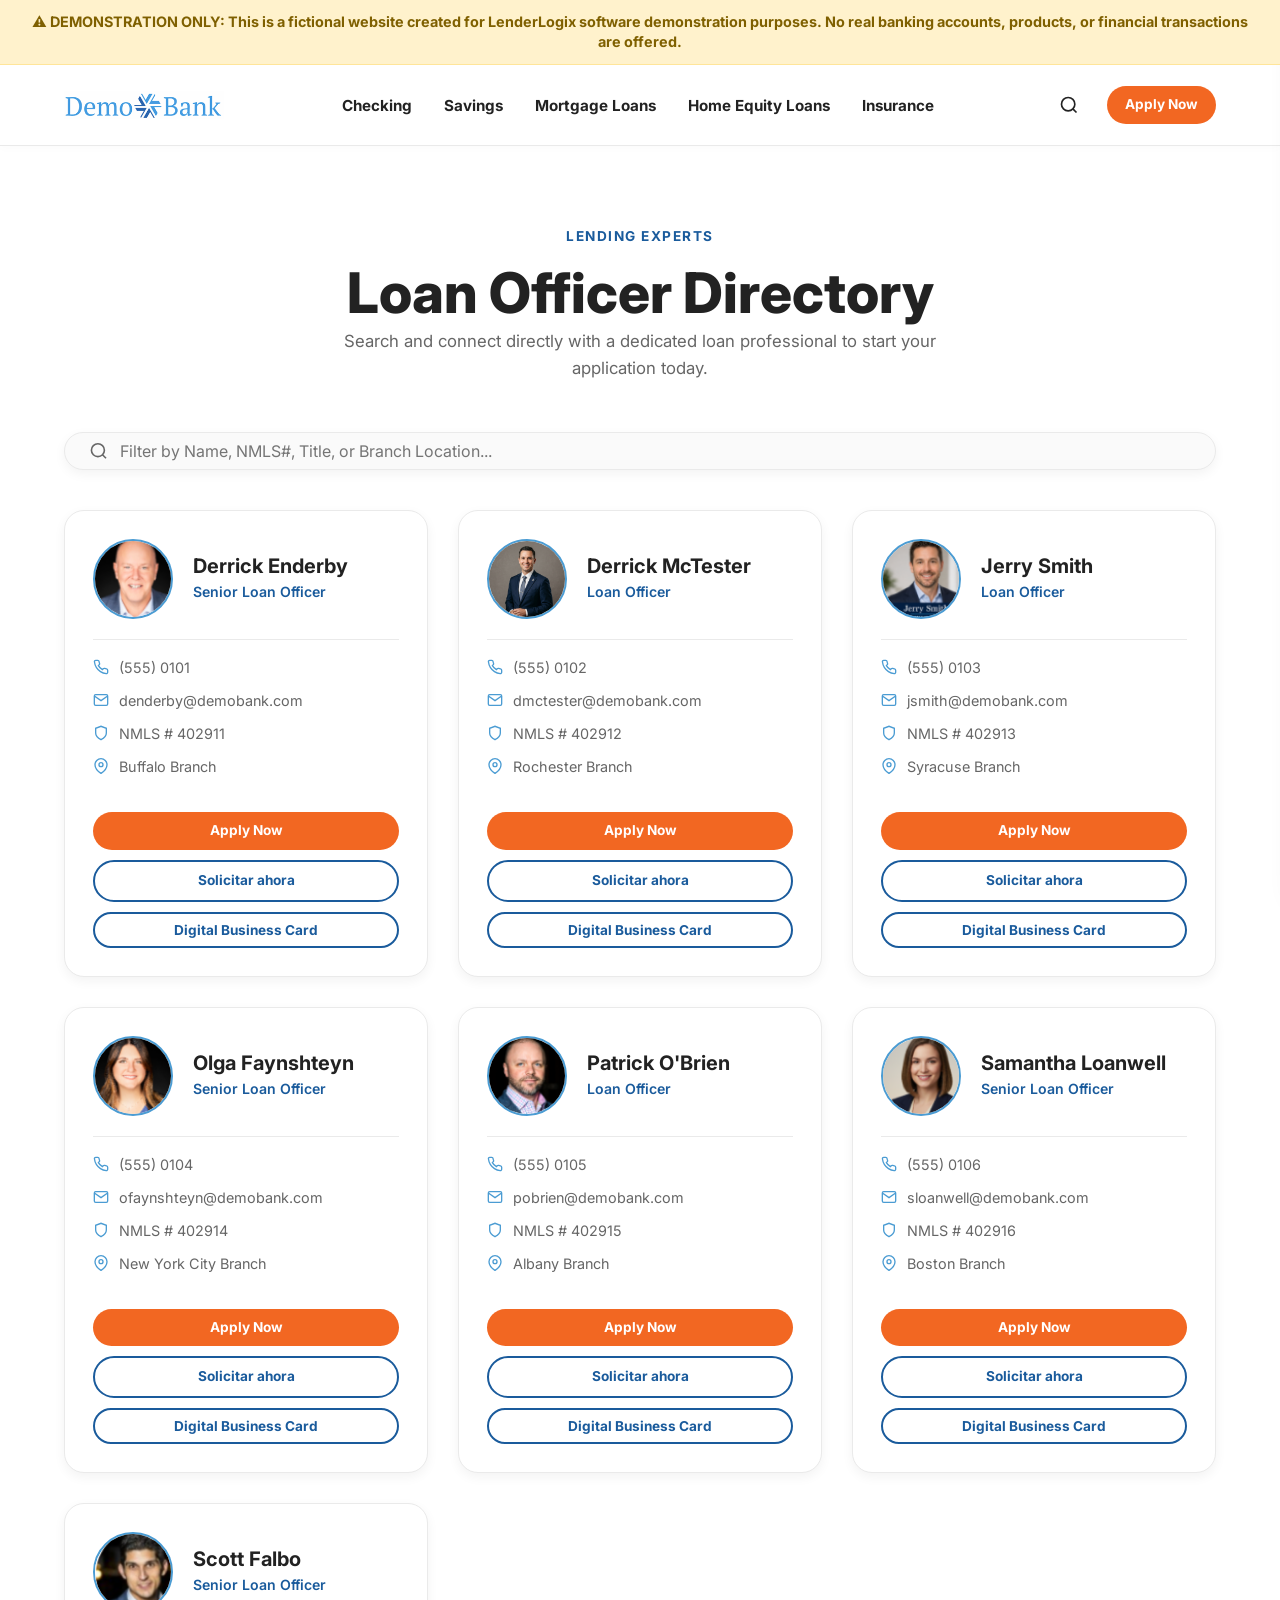
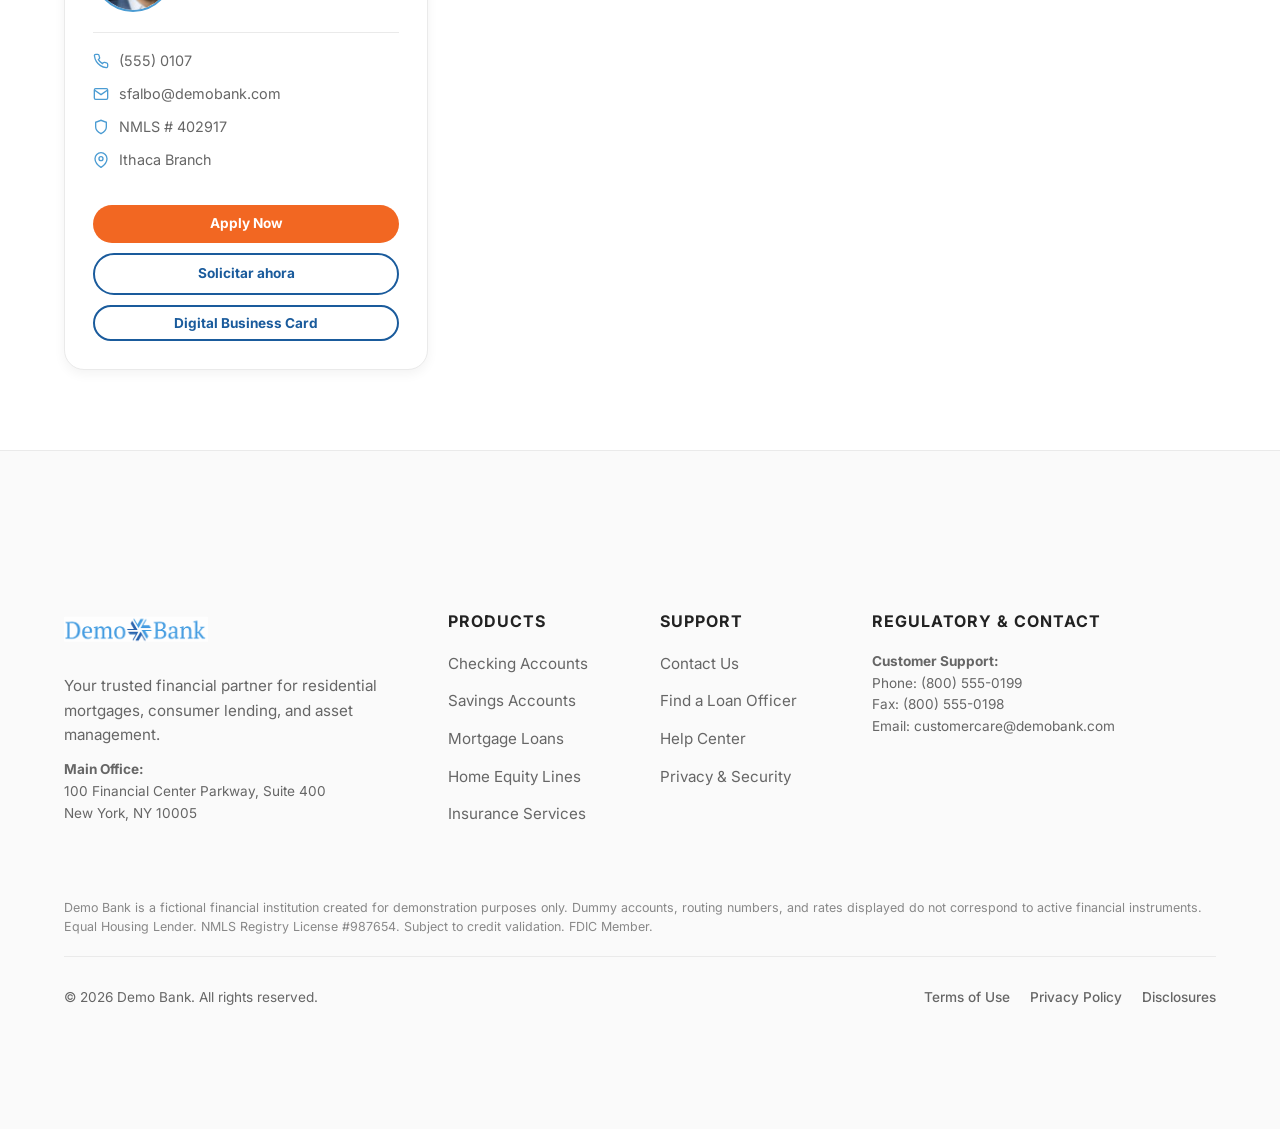
==== commit f7d5dca2: "Add permanent demo notice banner, remove Log In buttons, and delete dummy routing numbers to prevent" ====
--- a/directory.html
+++ b/directory.html
@@ -6,8 +6,14 @@
   <meta name="description" content="Connect with Demo Bank's home lending experts. Filter by name or NMLS number and apply directly with your chosen Loan Officer.">
   <title>Loan Officer Directory | Demo Bank</title>
   <link rel="stylesheet" href="style.css">
+  <link rel="icon" type="image/png" href="favicon.png">
 </head>
 <body>
+
+  <!-- Demo Fictional Website Banner -->
+  <div style="background-color: #FFF2CC; border-bottom: 1px solid #FFE599; color: #7F6000; text-align: center; padding: 12px 20px; font-weight: bold; font-size: 0.9rem; z-index: 10000; position: relative; line-height: 1.4;">
+    ⚠️ DEMONSTRATION ONLY: This is a fictional website created for LenderLogix software demonstration purposes. No real banking accounts, products, or financial transactions are offered.
+  </div>
 
   <!-- Sticky Header -->
   <header>
@@ -33,7 +39,6 @@
             <line x1="21" y1="21" x2="16.65" y2="16.65"></line>
           </svg>
         </button>
-        <a href="#" class="btn btn-secondary btn-sm" id="btn-login-header">Log In</a>
         <a href="https://dev.lenderlogix.com/apply-now/DemoBank&application=STANDARD" class="btn btn-primary btn-sm" id="btn-apply-header">Apply Now</a>
       </div>
 
@@ -63,7 +68,6 @@
       <li><a href="#" class="mobile-nav-link">Insurance</a></li>
     </ul>
     <div class="mobile-actions">
-      <a href="#" class="btn btn-secondary" style="width: 100%;">Log In</a>
       <a href="https://dev.lenderlogix.com/apply-now/DemoBank&application=STANDARD" class="btn btn-primary" style="width: 100%;">Apply Now</a>
     </div>
   </div>
@@ -419,7 +423,6 @@
         <div class="footer-col">
           <h4>Regulatory & Contact</h4>
           <p style="font-size: 0.85rem;"><strong>Customer Support:</strong><br>Phone: (800) 555-0199<br>Fax: (800) 555-0198<br>Email: customercare@demobank.com</p>
-          <p style="font-size: 0.85rem;"><strong>Routing Transitions:</strong><br>Routing No: 999999990<br>Account Query Dummy: 0000-0000-00</p>
         </div>
       </div>
 
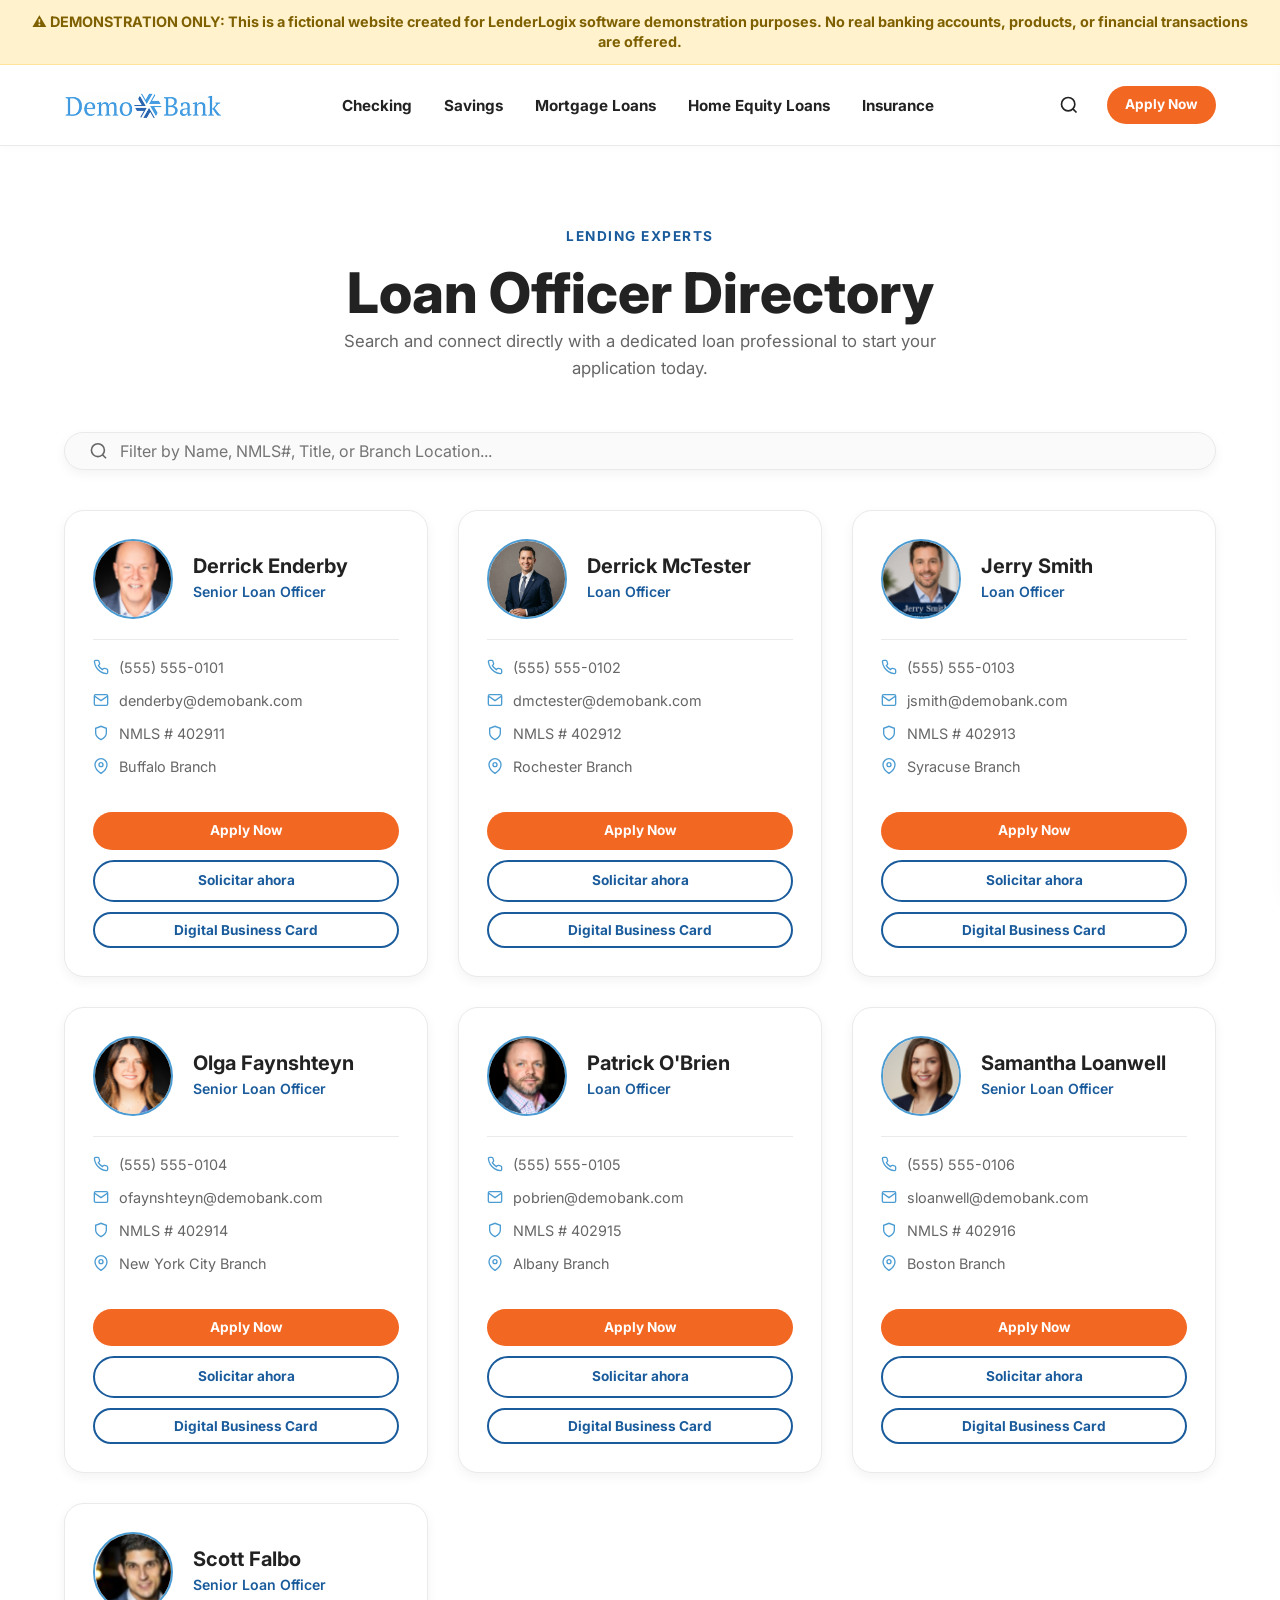
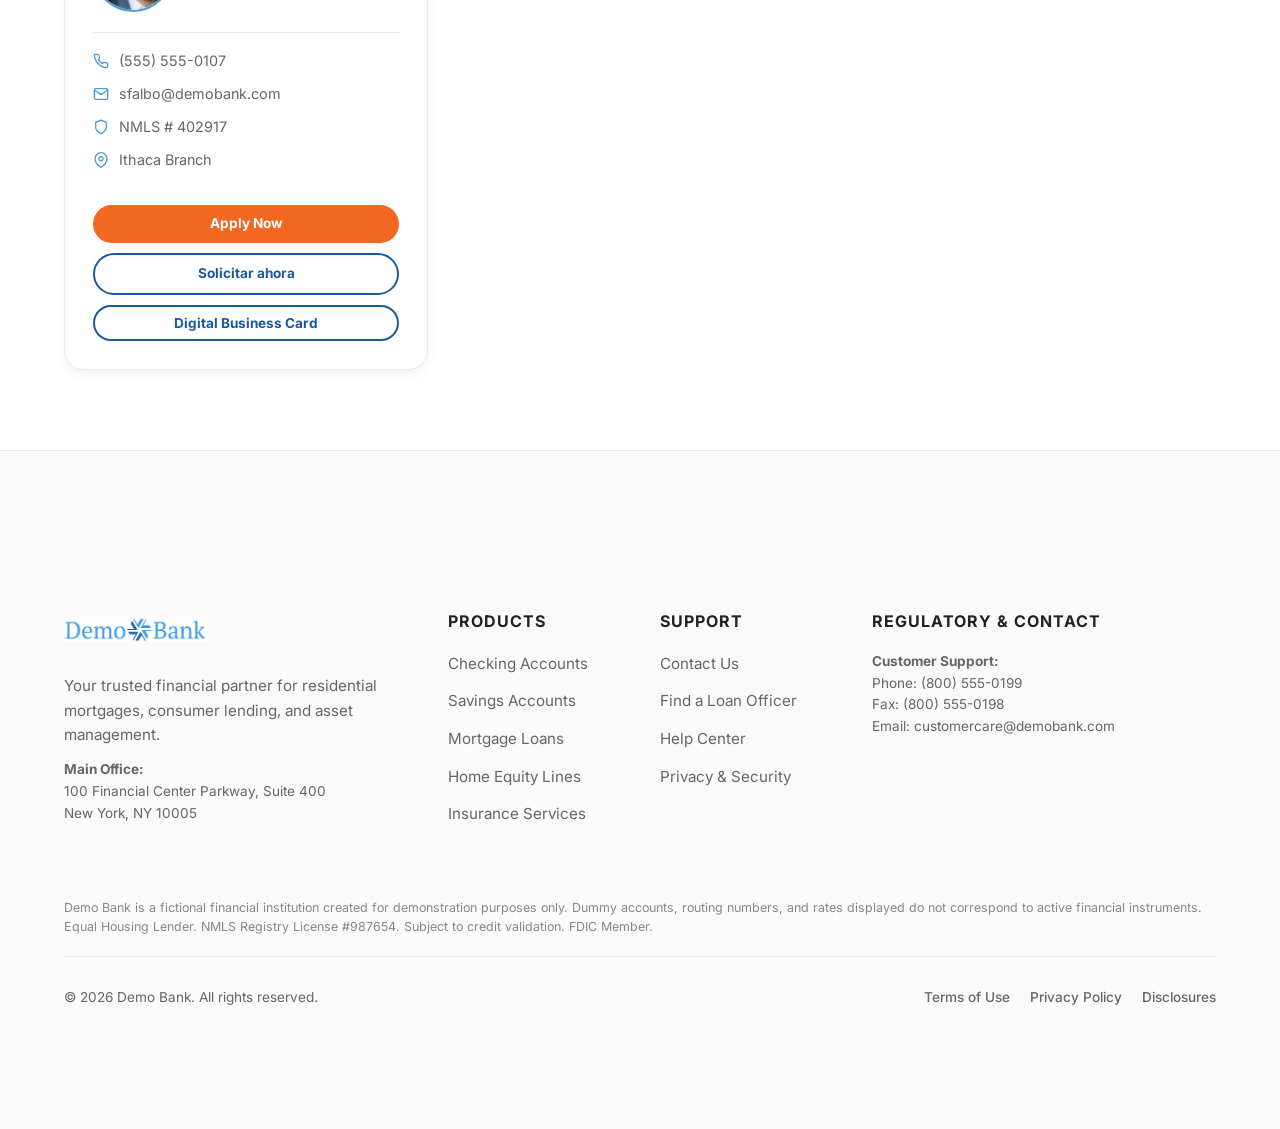
==== commit d983b633: "Update loan officer phone numbers to use standard (555) 555-xxxx format" ====
--- a/directory.html
+++ b/directory.html
@@ -125,7 +125,7 @@
         <ul class="lo-details">
           <li>
             <svg width="16" height="16" fill="none" stroke="currentColor" stroke-width="2" viewBox="0 0 24 24"><path d="M22 16.92v3a2 2 0 0 1-2.18 2 19.79 19.79 0 0 1-8.63-3.07 19.5 19.5 0 0 1-6-6 19.79 19.79 0 0 1-3.07-8.67A2 2 0 0 1 4.11 2h3a2 2 0 0 1 2 1.72 12.84 12.84 0 0 0 .7 2.81 2 2 0 0 1-.45 2.11L8.09 9.91a16 16 0 0 0 6 6l1.27-1.27a2 2 0 0 1 2.11-.45 12.84 12.84 0 0 0 2.81.7A2 2 0 0 1 22 16.92z"/></svg>
-            (555) 0101
+            (555) 555-0101
           </li>
           <li>
             <svg width="16" height="16" fill="none" stroke="currentColor" stroke-width="2" viewBox="0 0 24 24"><path d="M4 4h16c1.1 0 2 .9 2 2v12c0 1.1-.9 2-2 2H4c-1.1 0-2-.9-2-2V6c0-1.1.9-2 2-2z"/><polyline points="22,6 12,13 2,6"/></svg>
@@ -143,7 +143,7 @@
         <div class="lo-actions">
           <a href="https://dev.lenderlogix.com/apply-now/derrick+demo@lenderlogix.com&application=STANDARD" class="btn btn-primary btn-sm">Apply Now</a>
           <a href="https://dev.lenderlogix.com/apply-now/derrick+demo@lenderlogix.com&application=SPANISH" class="btn btn-secondary btn-sm">Solicitar ahora</a>
-          <button onclick="openBusinessCard('Derrick Enderby', 'Senior Loan Officer', '(555) 0101', 'denderby@demobank.com', '402911', '[INSERT_LO_CARD_1_HERE]')" class="btn btn-secondary btn-sm">Digital Business Card</button>
+          <button onclick="openBusinessCard('Derrick Enderby', 'Senior Loan Officer', '(555) 555-0101', 'denderby@demobank.com', '402911', '[INSERT_LO_CARD_1_HERE]')" class="btn btn-secondary btn-sm">Digital Business Card</button>
         </div>
       </div>
 
@@ -159,7 +159,7 @@
         <ul class="lo-details">
           <li>
             <svg width="16" height="16" fill="none" stroke="currentColor" stroke-width="2" viewBox="0 0 24 24"><path d="M22 16.92v3a2 2 0 0 1-2.18 2 19.79 19.79 0 0 1-8.63-3.07 19.5 19.5 0 0 1-6-6 19.79 19.79 0 0 1-3.07-8.67A2 2 0 0 1 4.11 2h3a2 2 0 0 1 2 1.72 12.84 12.84 0 0 0 .7 2.81 2 2 0 0 1-.45 2.11L8.09 9.91a16 16 0 0 0 6 6l1.27-1.27a2 2 0 0 1 2.11-.45 12.84 12.84 0 0 0 2.81.7A2 2 0 0 1 22 16.92z"/></svg>
-            (555) 0102
+            (555) 555-0102
           </li>
           <li>
             <svg width="16" height="16" fill="none" stroke="currentColor" stroke-width="2" viewBox="0 0 24 24"><path d="M4 4h16c1.1 0 2 .9 2 2v12c0 1.1-.9 2-2 2H4c-1.1 0-2-.9-2-2V6c0-1.1.9-2 2-2z"/><polyline points="22,6 12,13 2,6"/></svg>
@@ -177,7 +177,7 @@
         <div class="lo-actions">
           <a href="https://dev.lenderlogix.com/apply-now/derrick+33@lenderlogix.com&application=STANDARD" class="btn btn-primary btn-sm">Apply Now</a>
           <a href="https://dev.lenderlogix.com/apply-now/derrick+33@lenderlogix.com&application=SPANISH" class="btn btn-secondary btn-sm">Solicitar ahora</a>
-          <button onclick="openBusinessCard('Derrick McTester', 'Loan Officer', '(555) 0102', 'dmctester@demobank.com', '402912', '[INSERT_LO_CARD_2_HERE]')" class="btn btn-secondary btn-sm">Digital Business Card</button>
+          <button onclick="openBusinessCard('Derrick McTester', 'Loan Officer', '(555) 555-0102', 'dmctester@demobank.com', '402912', '[INSERT_LO_CARD_2_HERE]')" class="btn btn-secondary btn-sm">Digital Business Card</button>
         </div>
       </div>
 
@@ -193,7 +193,7 @@
         <ul class="lo-details">
           <li>
             <svg width="16" height="16" fill="none" stroke="currentColor" stroke-width="2" viewBox="0 0 24 24"><path d="M22 16.92v3a2 2 0 0 1-2.18 2 19.79 19.79 0 0 1-8.63-3.07 19.5 19.5 0 0 1-6-6 19.79 19.79 0 0 1-3.07-8.67A2 2 0 0 1 4.11 2h3a2 2 0 0 1 2 1.72 12.84 12.84 0 0 0 .7 2.81 2 2 0 0 1-.45 2.11L8.09 9.91a16 16 0 0 0 6 6l1.27-1.27a2 2 0 0 1 2.11-.45 12.84 12.84 0 0 0 2.81.7A2 2 0 0 1 22 16.92z"/></svg>
-            (555) 0103
+            (555) 555-0103
           </li>
           <li>
             <svg width="16" height="16" fill="none" stroke="currentColor" stroke-width="2" viewBox="0 0 24 24"><path d="M4 4h16c1.1 0 2 .9 2 2v12c0 1.1-.9 2-2 2H4c-1.1 0-2-.9-2-2V6c0-1.1.9-2 2-2z"/><polyline points="22,6 12,13 2,6"/></svg>
@@ -211,7 +211,7 @@
         <div class="lo-actions">
           <a href="https://dev.lenderlogix.com/apply-now/scott+jerry@lenderlogix.com&application=STANDARD" class="btn btn-primary btn-sm">Apply Now</a>
           <a href="https://dev.lenderlogix.com/apply-now/scott+jerry@lenderlogix.com&application=SPANISH" class="btn btn-secondary btn-sm">Solicitar ahora</a>
-          <button onclick="openBusinessCard('Jerry Smith', 'Loan Officer', '(555) 0103', 'jsmith@demobank.com', '402913', '[INSERT_LO_CARD_3_HERE]')" class="btn btn-secondary btn-sm">Digital Business Card</button>
+          <button onclick="openBusinessCard('Jerry Smith', 'Loan Officer', '(555) 555-0103', 'jsmith@demobank.com', '402913', '[INSERT_LO_CARD_3_HERE]')" class="btn btn-secondary btn-sm">Digital Business Card</button>
         </div>
       </div>
 
@@ -227,7 +227,7 @@
         <ul class="lo-details">
           <li>
             <svg width="16" height="16" fill="none" stroke="currentColor" stroke-width="2" viewBox="0 0 24 24"><path d="M22 16.92v3a2 2 0 0 1-2.18 2 19.79 19.79 0 0 1-8.63-3.07 19.5 19.5 0 0 1-6-6 19.79 19.79 0 0 1-3.07-8.67A2 2 0 0 1 4.11 2h3a2 2 0 0 1 2 1.72 12.84 12.84 0 0 0 .7 2.81 2 2 0 0 1-.45 2.11L8.09 9.91a16 16 0 0 0 6 6l1.27-1.27a2 2 0 0 1 2.11-.45 12.84 12.84 0 0 0 2.81.7A2 2 0 0 1 22 16.92z"/></svg>
-            (555) 0104
+            (555) 555-0104
           </li>
           <li>
             <svg width="16" height="16" fill="none" stroke="currentColor" stroke-width="2" viewBox="0 0 24 24"><path d="M4 4h16c1.1 0 2 .9 2 2v12c0 1.1-.9 2-2 2H4c-1.1 0-2-.9-2-2V6c0-1.1.9-2 2-2z"/><polyline points="22,6 12,13 2,6"/></svg>
@@ -245,7 +245,7 @@
         <div class="lo-actions">
           <a href="https://dev.lenderlogix.com/apply-now/olga+demo@lenderlogix.com&application=STANDARD" class="btn btn-primary btn-sm">Apply Now</a>
           <a href="https://dev.lenderlogix.com/apply-now/olga+demo@lenderlogix.com&application=SPANISH" class="btn btn-secondary btn-sm">Solicitar ahora</a>
-          <button onclick="openBusinessCard('Olga Faynshteyn', 'Senior Loan Officer', '(555) 0104', 'ofaynshteyn@demobank.com', '402914', '[INSERT_LO_CARD_4_HERE]')" class="btn btn-secondary btn-sm">Digital Business Card</button>
+          <button onclick="openBusinessCard('Olga Faynshteyn', 'Senior Loan Officer', '(555) 555-0104', 'ofaynshteyn@demobank.com', '402914', '[INSERT_LO_CARD_4_HERE]')" class="btn btn-secondary btn-sm">Digital Business Card</button>
         </div>
       </div>
 
@@ -261,7 +261,7 @@
         <ul class="lo-details">
           <li>
             <svg width="16" height="16" fill="none" stroke="currentColor" stroke-width="2" viewBox="0 0 24 24"><path d="M22 16.92v3a2 2 0 0 1-2.18 2 19.79 19.79 0 0 1-8.63-3.07 19.5 19.5 0 0 1-6-6 19.79 19.79 0 0 1-3.07-8.67A2 2 0 0 1 4.11 2h3a2 2 0 0 1 2 1.72 12.84 12.84 0 0 0 .7 2.81 2 2 0 0 1-.45 2.11L8.09 9.91a16 16 0 0 0 6 6l1.27-1.27a2 2 0 0 1 2.11-.45 12.84 12.84 0 0 0 2.81.7A2 2 0 0 1 22 16.92z"/></svg>
-            (555) 0105
+            (555) 555-0105
           </li>
           <li>
             <svg width="16" height="16" fill="none" stroke="currentColor" stroke-width="2" viewBox="0 0 24 24"><path d="M4 4h16c1.1 0 2 .9 2 2v12c0 1.1-.9 2-2 2H4c-1.1 0-2-.9-2-2V6c0-1.1.9-2 2-2z"/><polyline points="22,6 12,13 2,6"/></svg>
@@ -279,7 +279,7 @@
         <div class="lo-actions">
           <a href="https://dev.lenderlogix.com/apply-now/patrick+demo@lenderlogix.com&application=STANDARD" class="btn btn-primary btn-sm">Apply Now</a>
           <a href="https://dev.lenderlogix.com/apply-now/patrick+demo@lenderlogix.com&application=SPANISH" class="btn btn-secondary btn-sm">Solicitar ahora</a>
-          <button onclick="openBusinessCard('Patrick O\'Brien', 'Loan Officer', '(555) 0105', 'pobrien@demobank.com', '402915', '[INSERT_LO_CARD_5_HERE]')" class="btn btn-secondary btn-sm">Digital Business Card</button>
+          <button onclick="openBusinessCard('Patrick O\'Brien', 'Loan Officer', '(555) 555-0105', 'pobrien@demobank.com', '402915', '[INSERT_LO_CARD_5_HERE]')" class="btn btn-secondary btn-sm">Digital Business Card</button>
         </div>
       </div>
 
@@ -295,7 +295,7 @@
         <ul class="lo-details">
           <li>
             <svg width="16" height="16" fill="none" stroke="currentColor" stroke-width="2" viewBox="0 0 24 24"><path d="M22 16.92v3a2 2 0 0 1-2.18 2 19.79 19.79 0 0 1-8.63-3.07 19.5 19.5 0 0 1-6-6 19.79 19.79 0 0 1-3.07-8.67A2 2 0 0 1 4.11 2h3a2 2 0 0 1 2 1.72 12.84 12.84 0 0 0 .7 2.81 2 2 0 0 1-.45 2.11L8.09 9.91a16 16 0 0 0 6 6l1.27-1.27a2 2 0 0 1 2.11-.45 12.84 12.84 0 0 0 2.81.7A2 2 0 0 1 22 16.92z"/></svg>
-            (555) 0106
+            (555) 555-0106
           </li>
           <li>
             <svg width="16" height="16" fill="none" stroke="currentColor" stroke-width="2" viewBox="0 0 24 24"><path d="M4 4h16c1.1 0 2 .9 2 2v12c0 1.1-.9 2-2 2H4c-1.1 0-2-.9-2-2V6c0-1.1.9-2 2-2z"/><polyline points="22,6 12,13 2,6"/></svg>
@@ -313,7 +313,7 @@
         <div class="lo-actions">
           <a href="https://dev.lenderlogix.com/apply-now/engineering+demobank@lenderlogix.com&application=STANDARD" class="btn btn-primary btn-sm">Apply Now</a>
           <a href="https://dev.lenderlogix.com/apply-now/engineering+demobank@lenderlogix.com&application=SPANISH" class="btn btn-secondary btn-sm">Solicitar ahora</a>
-          <button onclick="openBusinessCard('Samantha Loanwell', 'Senior Loan Officer', '(555) 0106', 'sloanwell@demobank.com', '402916', '[INSERT_LO_CARD_6_HERE]')" class="btn btn-secondary btn-sm">Digital Business Card</button>
+          <button onclick="openBusinessCard('Samantha Loanwell', 'Senior Loan Officer', '(555) 555-0106', 'sloanwell@demobank.com', '402916', '[INSERT_LO_CARD_6_HERE]')" class="btn btn-secondary btn-sm">Digital Business Card</button>
         </div>
       </div>
 
@@ -329,7 +329,7 @@
         <ul class="lo-details">
           <li>
             <svg width="16" height="16" fill="none" stroke="currentColor" stroke-width="2" viewBox="0 0 24 24"><path d="M22 16.92v3a2 2 0 0 1-2.18 2 19.79 19.79 0 0 1-8.63-3.07 19.5 19.5 0 0 1-6-6 19.79 19.79 0 0 1-3.07-8.67A2 2 0 0 1 4.11 2h3a2 2 0 0 1 2 1.72 12.84 12.84 0 0 0 .7 2.81 2 2 0 0 1-.45 2.11L8.09 9.91a16 16 0 0 0 6 6l1.27-1.27a2 2 0 0 1 2.11-.45 12.84 12.84 0 0 0 2.81.7A2 2 0 0 1 22 16.92z"/></svg>
-            (555) 0107
+            (555) 555-0107
           </li>
           <li>
             <svg width="16" height="16" fill="none" stroke="currentColor" stroke-width="2" viewBox="0 0 24 24"><path d="M4 4h16c1.1 0 2 .9 2 2v12c0 1.1-.9 2-2 2H4c-1.1 0-2-.9-2-2V6c0-1.1.9-2 2-2z"/><polyline points="22,6 12,13 2,6"/></svg>
@@ -347,7 +347,7 @@
         <div class="lo-actions">
           <a href="https://dev.lenderlogix.com/apply-now/scott+demo@lenderlogix.com&application=STANDARD" class="btn btn-primary btn-sm">Apply Now</a>
           <a href="https://dev.lenderlogix.com/apply-now/scott+demo@lenderlogix.com&application=SPANISH" class="btn btn-secondary btn-sm">Solicitar ahora</a>
-          <button onclick="openBusinessCard('Scott Falbo', 'Senior Loan Officer', '(555) 0107', 'sfalbo@demobank.com', '402917', '[INSERT_LO_CARD_7_HERE]')" class="btn btn-secondary btn-sm">Digital Business Card</button>
+          <button onclick="openBusinessCard('Scott Falbo', 'Senior Loan Officer', '(555) 555-0107', 'sfalbo@demobank.com', '402917', '[INSERT_LO_CARD_7_HERE]')" class="btn btn-secondary btn-sm">Digital Business Card</button>
         </div>
       </div>
 
@@ -376,7 +376,7 @@
         <div class="card-lo-title">Senior Loan Officer</div>
         
         <div class="card-lo-meta" style="margin-top: 20px;">
-          <p><strong>Phone:</strong> <span class="card-phone-txt">(555) 0120</span></p>
+          <p><strong>Phone:</strong> <span class="card-phone-txt">(555) 555-0120</span></p>
           <p><strong>Email:</strong> <span class="card-email-txt">sjenkins@demobank.com</span></p>
           <p class="card-nmls-txt" style="font-size: 0.75rem; opacity: 0.7; margin-top: 8px;">NMLS # 402941</p>
         </div>
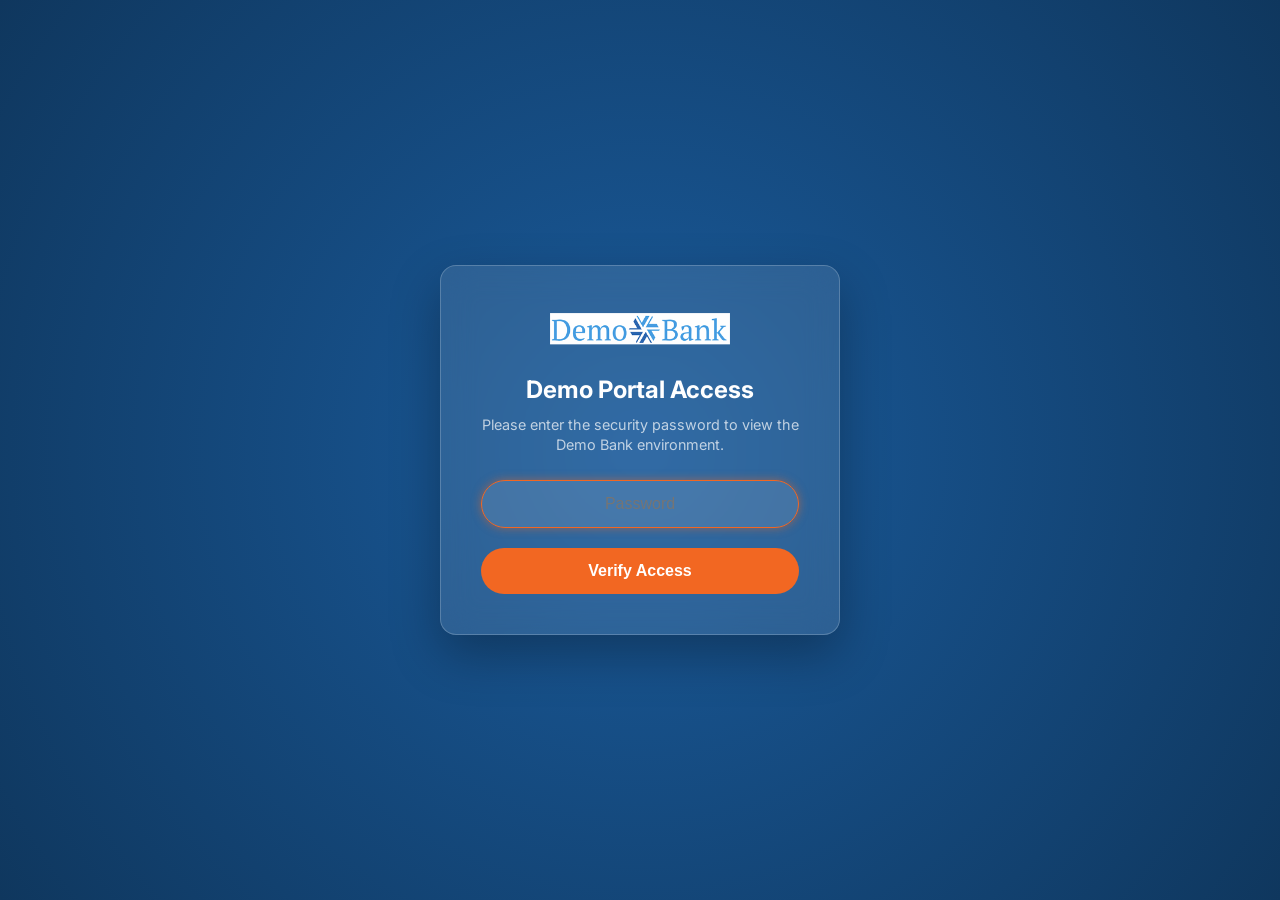
==== commit b13deacd: "Implement Option 2: client-side password protection gate using demobank password, preventing FOUC vi" ====
--- a/directory.html
+++ b/directory.html
@@ -7,6 +7,11 @@
   <title>Loan Officer Directory | Demo Bank</title>
   <link rel="stylesheet" href="style.css">
   <link rel="icon" type="image/png" href="favicon.png">
+  <script>
+    if (localStorage.getItem('demo_authorized') === 'true') {
+      document.documentElement.classList.add('authorized');
+    }
+  </script>
 </head>
 <body>
 
--- a/style.css
+++ b/style.css
@@ -996,3 +996,103 @@
   color: var(--text-secondary);
   padding: 8px;
 }
+
+/* --- Password Gate UI & FOUC Prevention --- */
+body {
+  display: none !important;
+}
+html.authorized body {
+  display: block !important;
+}
+
+.passgate-overlay {
+  position: fixed;
+  top: 0;
+  left: 0;
+  width: 100vw;
+  height: 100vh;
+  background: radial-gradient(circle at center, #1A5B9C, #0F375E);
+  display: flex;
+  align-items: center;
+  justify-content: center;
+  z-index: 999999;
+  font-family: 'Inter', sans-serif;
+  color: #fff;
+}
+
+.passgate-card {
+  background: rgba(255, 255, 255, 0.1);
+  backdrop-filter: blur(16px);
+  -webkit-backdrop-filter: blur(16px);
+  border: 1px solid rgba(255, 255, 255, 0.2);
+  padding: 40px;
+  border-radius: 16px;
+  max-width: 400px;
+  width: 90%;
+  text-align: center;
+  box-shadow: 0 20px 50px rgba(0,0,0,0.3);
+}
+
+.passgate-logo {
+  max-height: 45px;
+  margin-bottom: 20px;
+}
+
+.passgate-title {
+  font-size: 1.5rem;
+  font-weight: 700;
+  margin-bottom: 10px;
+  color: #fff;
+}
+
+.passgate-subtitle {
+  font-size: 0.9rem;
+  color: rgba(255, 255, 255, 0.7);
+  margin-bottom: 25px;
+  line-height: 1.4;
+}
+
+.passgate-input {
+  width: 100%;
+  padding: 14px 20px;
+  border-radius: 50px;
+  border: 1px solid rgba(255, 255, 255, 0.3);
+  background: rgba(255, 255, 255, 0.1);
+  color: #fff;
+  font-size: 1rem;
+  margin-bottom: 20px;
+  outline: none;
+  text-align: center;
+  transition: all 0.3s ease;
+}
+
+.passgate-input:focus {
+  border-color: #F26722;
+  box-shadow: 0 0 10px rgba(242, 103, 34, 0.5);
+}
+
+.passgate-btn {
+  width: 100%;
+  padding: 14px;
+  border-radius: 50px;
+  border: none;
+  background-color: #F26722;
+  color: #fff;
+  font-weight: 700;
+  font-size: 1rem;
+  cursor: pointer;
+  transition: all 0.3s ease;
+}
+
+.passgate-btn:hover {
+  background-color: #d05315;
+  transform: translateY(-2px);
+}
+
+.passgate-error {
+  color: #ff6b6b;
+  font-size: 0.85rem;
+  margin-top: 12px;
+  display: none;
+  font-weight: 600;
+}
